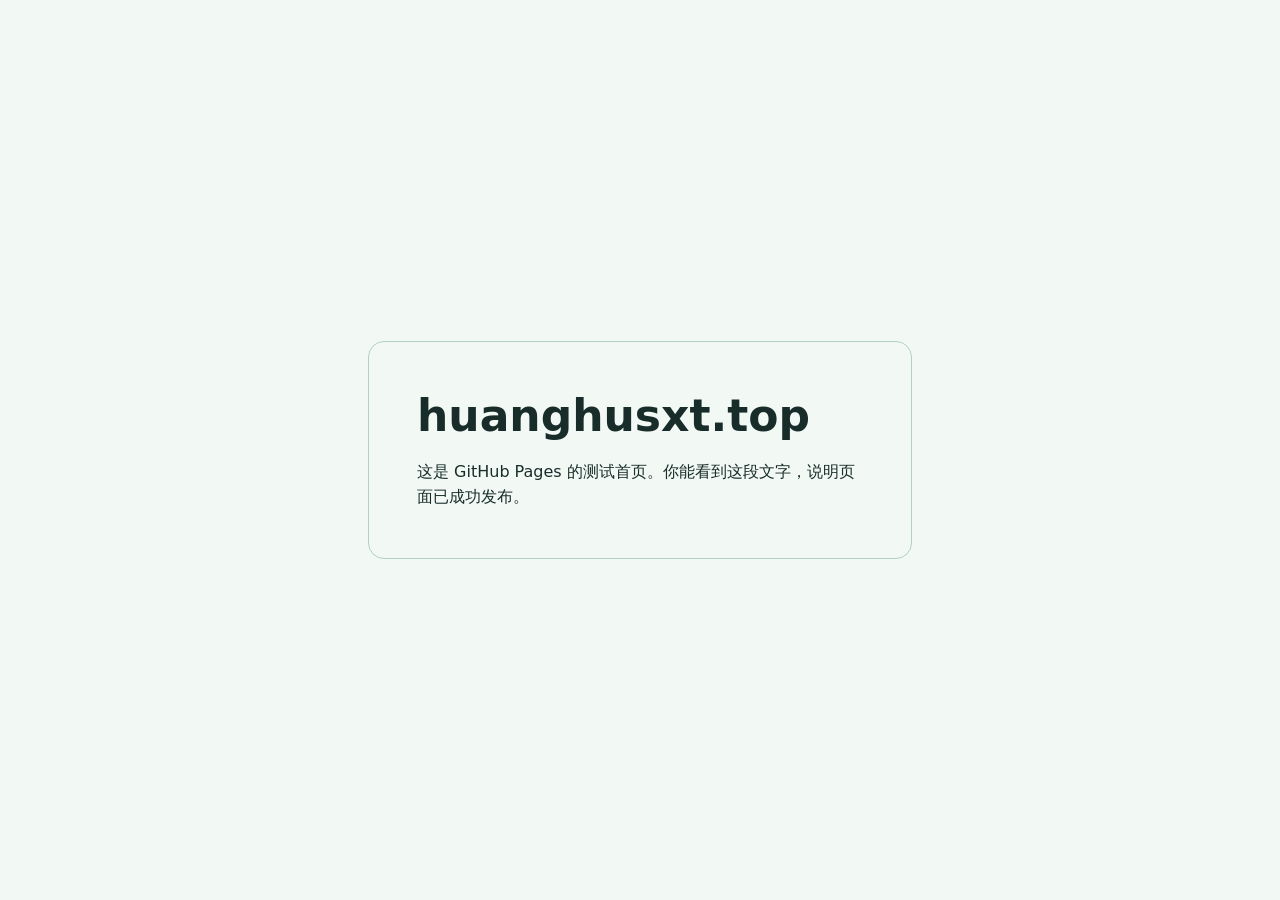
==== index.html @ 5c6e9136 "Add GitHub Pages test homepage" ====
<!doctype html>
<html lang="zh-CN">
  <head>
    <meta charset="utf-8">
    <meta name="viewport" content="width=device-width, initial-scale=1">
    <title>huanghusxt.top · 测试首页</title>
    <style>
      :root {
        color-scheme: light dark;
        font-family: "Noto Sans SC", "Microsoft YaHei", system-ui, sans-serif;
        line-height: 1.6;
        color: #182d2a;
        background: #f2f8f4;
      }

      body {
        display: grid;
        min-height: 100vh;
        margin: 0;
        place-items: center;
      }

      main {
        box-sizing: border-box;
        width: min(34rem, calc(100% - 2rem));
        padding: clamp(1.5rem, 5vw, 3rem);
        border: 1px solid #b4d0c5;
        border-radius: 1rem;
      }

      h1 {
        margin: 0;
        font-size: clamp(1.75rem, 6vw, 2.75rem);
        line-height: 1.2;
      }

      p {
        margin: 1rem 0 0;
      }

      @media (prefers-color-scheme: dark) {
        :root {
          color: #ecf6f1;
          background: #142622;
        }

        main {
          border-color: #527568;
        }
      }
    </style>
  </head>
  <body>
    <main>
      <h1>huanghusxt.top</h1>
      <p>这是 GitHub Pages 的测试首页。你能看到这段文字，说明页面已成功发布。</p>
    </main>
  </body>
</html>
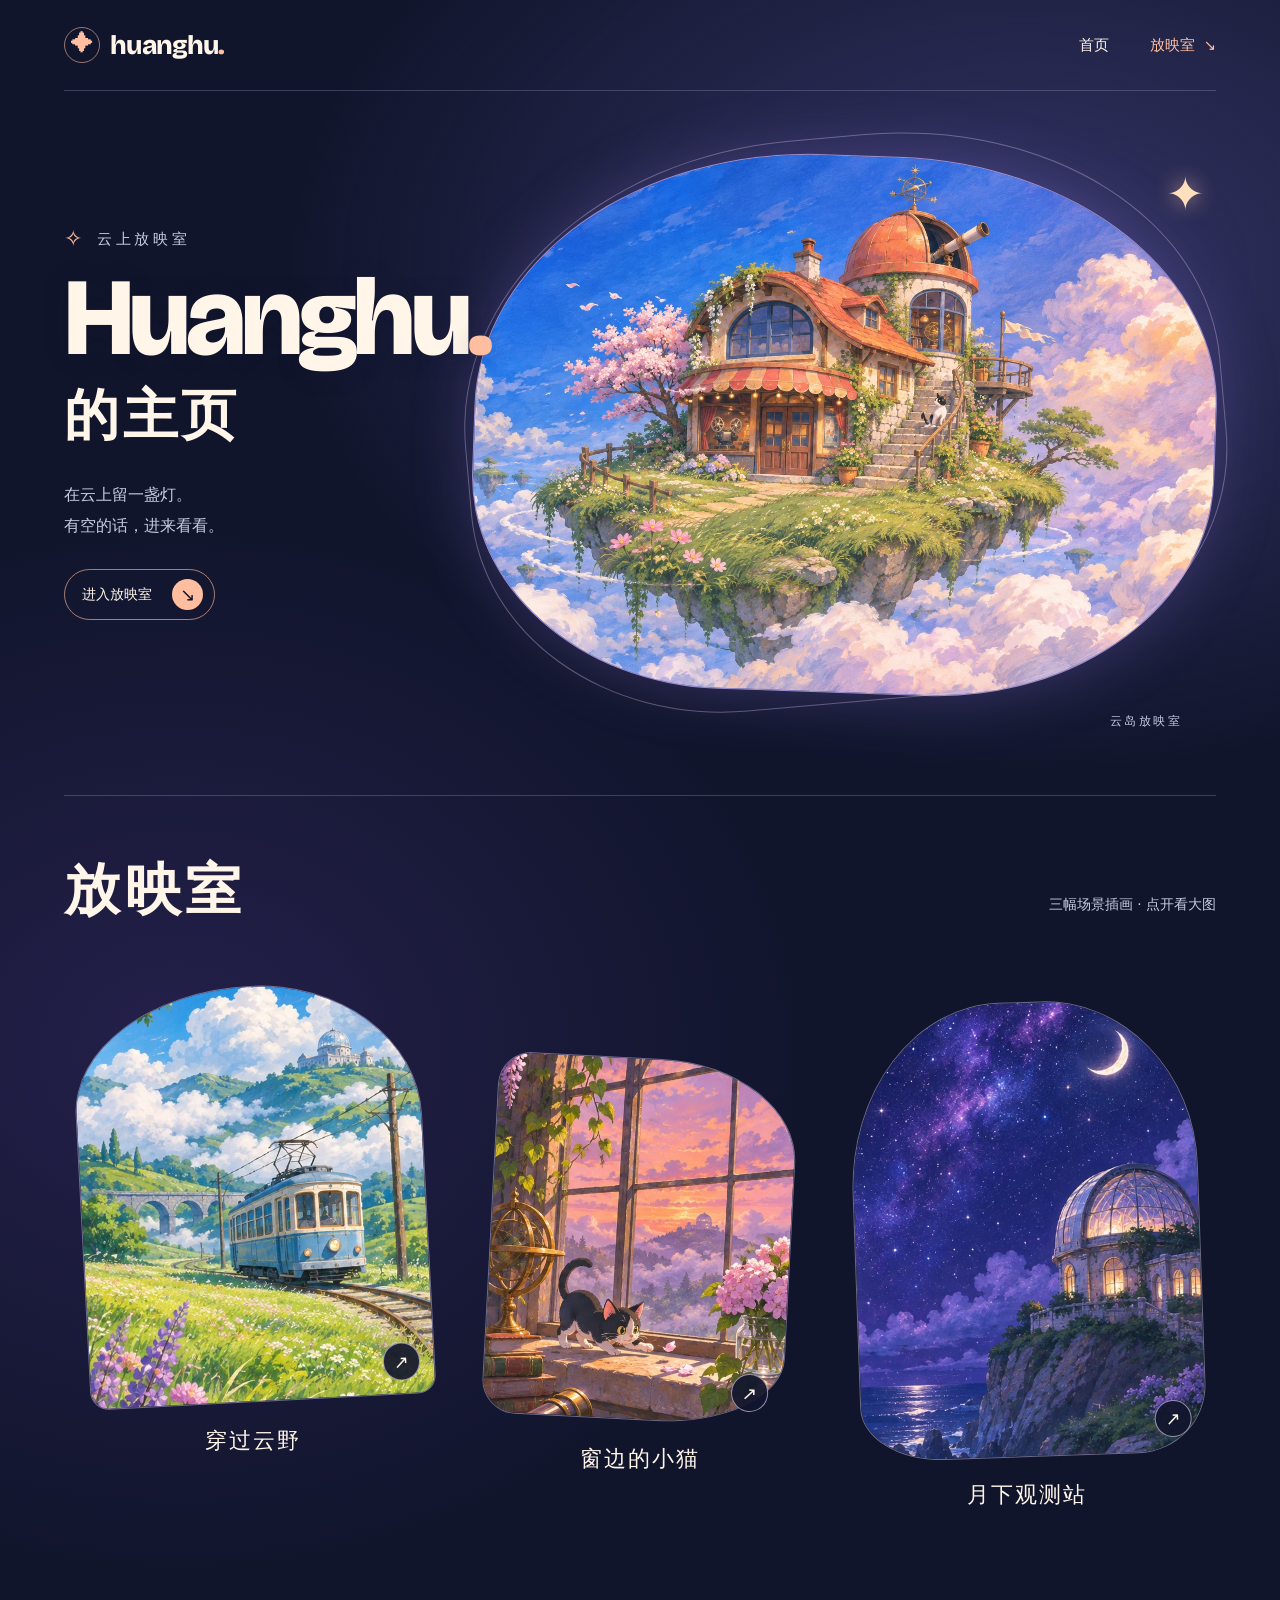
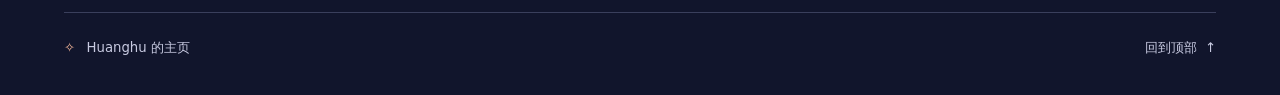
==== commit 2c219af7: "Build Huanghu anime-inspired homepage" ====
--- a/index.html
+++ b/index.html
@@ -3,57 +3,95 @@
   <head>
     <meta charset="utf-8">
     <meta name="viewport" content="width=device-width, initial-scale=1">
-    <title>huanghusxt.top · 测试首页</title>
-    <style>
-      :root {
-        color-scheme: light dark;
-        font-family: "Noto Sans SC", "Microsoft YaHei", system-ui, sans-serif;
-        line-height: 1.6;
-        color: #182d2a;
-        background: #f2f8f4;
-      }
+    <meta name="theme-color" content="#11152c">
+    <meta name="description" content="Huanghu 的主页。一间漂浮在云上的放映室。">
+    <title>Huanghu 的主页 · 云上放映室</title>
+    <link rel="stylesheet" href="style.css">
+    <script src="gallery.js" defer></script>
+  </head>
+  <body id="top">
+    <a class="skip-link" href="#main">跳到内容</a>
+    <header class="site-header shell">
+      <a class="brand" href="#top" aria-label="Huanghu 的主页">
+        <span class="brand-mark" aria-hidden="true">✦</span>
+        <span>huanghu<span class="brand-period">.</span></span>
+      </a>
+      <nav class="site-nav" aria-label="主导航">
+        <a href="#main">首页</a>
+        <a href="#scenes">放映室 <span aria-hidden="true">↘</span></a>
+      </nav>
+    </header>
 
-      body {
-        display: grid;
-        min-height: 100vh;
-        margin: 0;
-        place-items: center;
-      }
+    <main id="main">
+      <section class="hero shell" aria-labelledby="homepage-title">
+        <div class="hero-copy">
+          <p class="eyebrow"><span aria-hidden="true">✧</span> 云上放映室</p>
+          <h1 id="homepage-title" aria-label="Huanghu 的主页"><span class="hero-name">Huanghu<span>.</span></span><span class="hero-subtitle">的主页</span></h1>
+          <p class="hero-note">在云上留一盏灯。<br>有空的话，进来看看。</p>
+          <a class="hero-link" href="#scenes">进入放映室 <span aria-hidden="true">↘</span></a>
+        </div>
+        <figure class="hero-art">
+          <img
+            src="assets/cloud-cinema.webp"
+            srcset="assets/cloud-cinema-small.webp 768w, assets/cloud-cinema.webp 1536w"
+            sizes="(max-width: 720px) 94vw, (min-width: 1370px) 810px, 61vw"
+            width="1536"
+            height="1024"
+            fetchpriority="high"
+            alt="花草和云朵托着一座红屋顶的浮岛放映室，一只黑白猫坐在天文台的石阶上。">
+          <figcaption>云岛放映室</figcaption>
+        </figure>
+        <span class="hero-spark" aria-hidden="true">✦</span>
+      </section>
 
-      main {
-        box-sizing: border-box;
-        width: min(34rem, calc(100% - 2rem));
-        padding: clamp(1.5rem, 5vw, 3rem);
-        border: 1px solid #b4d0c5;
-        border-radius: 1rem;
-      }
+      <section class="scenes shell" id="scenes" aria-labelledby="scenes-title">
+        <header class="scenes-header">
+          <h2 id="scenes-title">放映室</h2>
+          <p>三幅场景插画 · 点开看大图</p>
+        </header>
+        <div class="scene-grid">
+          <figure class="scene scene-tram">
+            <a class="scene-link" href="assets/meadow-tram.webp" aria-label="查看《穿过云野》大图">
+              <img src="assets/meadow-tram.webp" width="512" height="1024" loading="lazy" decoding="async" alt="蓝色电车穿过开满野花的草原，云层间露出远处的圆顶。">
+              <span class="scene-arrow" aria-hidden="true">↗</span>
+            </a>
+            <figcaption>穿过云野</figcaption>
+          </figure>
+          <figure class="scene scene-cat">
+            <a class="scene-link" href="assets/window-cat.webp" aria-label="查看《窗边的小猫》大图">
+              <img src="assets/window-cat.webp" width="512" height="1024" loading="lazy" decoding="async" alt="黑白小猫趴在开着浅粉色花朵的窗边，拱窗外是夕阳和暮云。">
+              <span class="scene-arrow" aria-hidden="true">↗</span>
+            </a>
+            <figcaption>窗边的小猫</figcaption>
+          </figure>
+          <figure class="scene scene-moon">
+            <a class="scene-link" href="assets/moon-observatory.webp" aria-label="查看《月下观测站》大图">
+              <img src="assets/moon-observatory.webp" width="512" height="1024" loading="lazy" decoding="async" alt="一轮弯月悬在深蓝色星空里，海崖上的玻璃观测站透出暖光。">
+              <span class="scene-arrow" aria-hidden="true">↗</span>
+            </a>
+            <figcaption>月下观测站</figcaption>
+          </figure>
+        </div>
+      </section>
+    </main>
 
-      h1 {
-        margin: 0;
-        font-size: clamp(1.75rem, 6vw, 2.75rem);
-        line-height: 1.2;
-      }
+    <footer class="site-footer shell">
+      <span><span class="footer-spark" aria-hidden="true">✧</span> Huanghu 的主页</span>
+      <a href="#top">回到顶部 <span aria-hidden="true">↑</span></a>
+    </footer>
 
-      p {
-        margin: 1rem 0 0;
-      }
-
-      @media (prefers-color-scheme: dark) {
-        :root {
-          color: #ecf6f1;
-          background: #142622;
-        }
-
-        main {
-          border-color: #527568;
-        }
-      }
-    </style>
-  </head>
-  <body>
-    <main>
-      <h1>huanghusxt.top</h1>
-      <p>这是 GitHub Pages 的测试首页。你能看到这段文字，说明页面已成功发布。</p>
-    </main>
+    <dialog class="gallery" aria-labelledby="gallery-title">
+      <div class="gallery-content">
+        <form method="dialog">
+          <button class="gallery-close" aria-label="关闭大图" autofocus>×</button>
+        </form>
+        <img class="gallery-image" alt="">
+        <div class="gallery-controls">
+          <button class="gallery-previous" type="button" aria-label="上一幅">←</button>
+          <p id="gallery-title"></p>
+          <button class="gallery-next" type="button" aria-label="下一幅">→</button>
+        </div>
+      </div>
+    </dialog>
   </body>
 </html>
--- a/style.css
+++ b/style.css
@@ -0,0 +1,403 @@
+@font-face {
+  font-family: "Bricolage Grotesque";
+  src: url("assets/bricolage-grotesque.woff2") format("woff2");
+  font-style: normal;
+  font-weight: 400 800;
+  font-display: swap;
+}
+
+:root {
+  color-scheme: dark;
+  --ink: #11152c;
+  --paper: #fff6e9;
+  --mist: #c8cae1;
+  --peach: #ffbe9f;
+  --line: #abb0df45;
+  font-family: "Microsoft YaHei", "PingFang SC", system-ui, sans-serif;
+  color: var(--paper);
+  background: var(--ink);
+  scroll-behavior: smooth;
+}
+
+*, *::before, *::after { box-sizing: border-box; }
+
+body {
+  margin: 0;
+  min-width: 0;
+  background:
+    radial-gradient(ellipse 70% 38rem at 80% 16%, #343466 0%, transparent 82%),
+    radial-gradient(ellipse 60% 40rem at 14% 62%, #24204b 0%, transparent 82%);
+}
+
+a { color: inherit; text-decoration: none; }
+button { font: inherit; color: inherit; cursor: pointer; }
+figure, h1, h2, p { margin: 0; }
+img { display: block; max-width: 100%; }
+[id] { scroll-margin-block-start: 1.5rem; }
+
+:focus-visible {
+  outline: 2px solid var(--peach);
+  outline-offset: 5px;
+}
+
+.shell {
+  width: min(100% - clamp(2.5rem, 10vw, 10rem), 80rem);
+  margin-inline: auto;
+}
+
+.skip-link {
+  position: fixed;
+  z-index: 5;
+  inset: .8rem auto auto .8rem;
+  padding: .7rem 1rem;
+  background: var(--paper);
+  color: var(--ink);
+  transform: translateY(-200%);
+}
+
+.skip-link:focus { transform: none; }
+
+.site-header {
+  min-height: 5.7rem;
+  display: flex;
+  align-items: center;
+  justify-content: space-between;
+  border-bottom: 1px solid var(--line);
+}
+
+.brand {
+  display: inline-flex;
+  align-items: center;
+  gap: .65rem;
+  font: 800 1.65rem / 1 "Bricolage Grotesque", sans-serif;
+  letter-spacing: -.035em;
+}
+
+.brand-mark {
+  display: grid;
+  place-items: center;
+  border: 1px solid #ffbe9f90;
+  border-radius: 50%;
+  width: 2.25rem;
+  height: 2.25rem;
+  color: var(--peach);
+  font-size: 1.35rem;
+  letter-spacing: 0;
+}
+
+.brand-period, .eyebrow span, .footer-spark { color: var(--peach); }
+
+.site-nav {
+  display: flex;
+  align-items: center;
+  gap: clamp(1rem, 3.2vw, 3.4rem);
+  font-size: .92rem;
+}
+
+.site-nav a:last-child { color: var(--peach); }
+.site-nav span, .site-footer a span { margin-inline-start: .25em; }
+.site-nav a:hover, .site-footer a:hover { text-decoration: underline; text-underline-offset: .35em; }
+
+.hero {
+  position: relative;
+  isolation: isolate;
+  display: grid;
+  grid-template-columns: .86fr 1.14fr;
+  align-items: center;
+  min-height: min(49vw, 43rem);
+  padding-block: clamp(2.5rem, 5vw, 5rem);
+}
+
+.hero-copy { z-index: 1; padding-block: 2rem; }
+
+.eyebrow {
+  display: flex;
+  align-items: center;
+  gap: .65rem;
+  margin-bottom: 1.3rem;
+  color: var(--mist);
+  font-size: clamp(.74rem, 1.15vw, .95rem);
+  letter-spacing: .26em;
+}
+
+.eyebrow span { font-size: 1.5em; line-height: 1; }
+
+.hero-name {
+  display: block;
+  width: max-content;
+  font: 800 clamp(3.9rem, 8.6vw, 8.5rem) / .87 "Bricolage Grotesque", sans-serif;
+  letter-spacing: -.043em;
+  text-shadow: 0 2px 24px #11152c38;
+}
+
+.hero-name span { color: var(--peach); }
+
+.hero-subtitle {
+  display: block;
+  margin-top: .35em;
+  font-size: clamp(1.9rem, 4.3vw, 4.6rem);
+  font-weight: 850;
+  line-height: 1.08;
+  letter-spacing: .065em;
+}
+
+.hero-note {
+  margin-top: clamp(1.4rem, 2.6vw, 2.35rem);
+  color: var(--mist);
+  font-size: clamp(.95rem, 1.28vw, 1.08rem);
+  line-height: 1.9;
+}
+
+.hero-link {
+  display: inline-flex;
+  align-items: center;
+  gap: 1.25rem;
+  margin-top: 1.75rem;
+  padding: .55rem .64rem .55rem 1.08rem;
+  border: 1px solid #ffbe9f9e;
+  border-radius: 100px;
+  font-size: .9rem;
+  transition: background-color .2s, color .2s;
+}
+
+.hero-link span {
+  display: grid;
+  place-items: center;
+  width: 1.95rem;
+  height: 1.95rem;
+  border-radius: 50%;
+  background: var(--peach);
+  color: var(--ink);
+  font-size: 1.13rem;
+}
+
+.hero-link:hover { background: var(--peach); color: var(--ink); }
+.hero-link:hover span { background: var(--ink); color: var(--peach); }
+
+.hero-art {
+  position: relative;
+  grid-column: 2;
+  grid-row: 1;
+  align-self: center;
+  margin-left: -13%;
+  width: 113%;
+  aspect-ratio: 1.38;
+  border-radius: 46% 44% 38% 34% / 49% 45% 42% 39%;
+  background: #5554a2;
+  border: 1px solid #efceff78;
+  box-shadow: 0 0 4rem #a588ff3d;
+  transform: rotate(2deg);
+}
+
+.hero-art::after {
+  position: absolute;
+  inset: -3.5% -1.25% -2% -1.5%;
+  border: 1px solid #e6cef056;
+  border-radius: inherit;
+  transform: rotate(-7deg);
+  pointer-events: none;
+  content: "";
+}
+
+.hero-art img {
+  width: 100%;
+  height: 100%;
+  object-fit: cover;
+  object-position: 55% center;
+  border-radius: inherit;
+}
+
+.hero-art figcaption {
+  position: absolute;
+  right: 3%;
+  bottom: -1.65rem;
+  color: var(--mist);
+  font-size: .72rem;
+  letter-spacing: .22em;
+  transform: rotate(-2deg);
+}
+
+.hero-spark {
+  position: absolute;
+  z-index: 1;
+  right: 1%;
+  top: 12%;
+  font-size: clamp(1.5rem, 3.6vw, 3.3rem);
+  line-height: 1;
+  color: #ffdfbd;
+  text-shadow: 0 0 1.35rem #ffc6a9be;
+  pointer-events: none;
+}
+
+.scenes {
+  margin-top: clamp(1.1rem, 3vw, 3rem);
+  padding-block: clamp(2.5rem, 4.8vw, 5rem) clamp(3rem, 8vw, 7rem);
+  border-top: 1px solid var(--line);
+}
+
+.scenes-header {
+  display: flex;
+  align-items: baseline;
+  justify-content: space-between;
+  gap: 1rem;
+  margin-bottom: clamp(2rem, 5vw, 4rem);
+}
+
+.scenes h2 {
+  font-size: clamp(2rem, 4.4vw, 4.1rem);
+  letter-spacing: .08em;
+  line-height: 1.15;
+}
+
+.scenes-header p { color: var(--mist); font-size: .86rem; }
+
+.scene-grid {
+  display: grid;
+  grid-template-columns: 1fr .87fr 1fr;
+  align-items: start;
+  gap: clamp(1.35rem, 5vw, 5rem);
+  padding-inline: 1.4%;
+}
+
+.scene-tram { --tilt: -3deg; }
+.scene-cat { --tilt: 3deg; margin-top: 4.5rem; }
+.scene-moon { --tilt: -2deg; margin-top: 1rem; }
+
+.scene-link {
+  display: block;
+  position: relative;
+  aspect-ratio: .83;
+  border-radius: 52% 48% 1.15rem 1.15rem / 29% 33% 1.15rem 1.15rem;
+  transform: rotate(var(--tilt));
+  transition: transform .25s ease;
+}
+
+.scene-cat .scene-link {
+  border-radius: 2.1rem 46% 42% 2.1rem / 2.1rem 27% 19% 2.1rem;
+}
+
+.scene-moon .scene-link {
+  border-radius: 44% 44% 20% 24% / 41% 37% 15% 12%;
+  aspect-ratio: .76;
+}
+
+.scene-link:hover, .scene-link:focus-visible { transform: translateY(-5px) rotate(0); }
+
+.scene-link img {
+  height: 100%;
+  width: 100%;
+  object-fit: cover;
+  object-position: center 58%;
+  border-radius: inherit;
+  border: 1px solid #d8ccf274;
+}
+
+.scene-moon img { object-position: center 23%; }
+
+.scene-arrow {
+  display: grid;
+  place-items: center;
+  position: absolute;
+  bottom: .9rem;
+  right: .9rem;
+  width: 2.35rem;
+  height: 2.35rem;
+  border: 1px solid #e9d9ff9c;
+  border-radius: 50%;
+  background: #11152ce8;
+  font-size: 1.13rem;
+}
+
+.scene figcaption {
+  margin-top: 1.45rem;
+  text-align: center;
+  font-size: clamp(.94rem, 1.7vw, 1.38rem);
+  letter-spacing: .09em;
+}
+
+.site-footer {
+  display: flex;
+  justify-content: space-between;
+  gap: 1rem;
+  align-items: center;
+  padding-block: 1.65rem 2.4rem;
+  border-top: 1px solid var(--line);
+  color: var(--mist);
+  font-size: .83rem;
+}
+
+.footer-spark { margin-inline-end: .45rem; }
+
+.gallery {
+  width: min(100% - 2rem, 32rem);
+  max-height: calc(100dvh - 2rem);
+  padding: 0;
+  border: 1px solid #c4b8dc;
+  border-radius: 1.1rem;
+  background: #181c35;
+  color: var(--paper);
+}
+
+.gallery::backdrop { background: #090b19db; }
+.gallery-content { position: relative; padding: .8rem; }
+
+.gallery-image {
+  width: 100%;
+  height: min(68dvh, 45rem);
+  object-fit: contain;
+  border-radius: .65rem;
+  background: #101329;
+}
+
+.gallery-controls {
+  display: flex;
+  justify-content: space-between;
+  align-items: center;
+  gap: .7rem;
+  padding-top: .8rem;
+}
+
+.gallery button {
+  display: grid;
+  place-items: center;
+  width: 2.75rem;
+  height: 2.75rem;
+  border: 1px solid #c5bad47a;
+  border-radius: 50%;
+  background: #171a33;
+  font-size: 1.25rem;
+}
+
+.gallery button:hover { background: var(--peach); color: var(--ink); }
+.gallery-close { position: absolute; top: 1.15rem; right: 1.15rem; }
+.gallery[open] { overscroll-behavior: contain; }
+html:has(.gallery[open]) { overflow: hidden; }
+
+@media (max-width: 720px) {
+  .site-header { min-height: 4.45rem; }
+  .brand { font-size: 1.45rem; }
+  .brand-mark { width: 1.95rem; height: 1.95rem; font-size: 1.15rem; }
+  .site-nav { font-size: .83rem; }
+  .hero { grid-template-columns: 1fr; padding-block: 2.15rem 2rem; }
+  .hero-copy { padding-block: 0; }
+  .hero-name { font-size: clamp(3.75rem, 15vw, 6rem); }
+  .hero-subtitle { font-size: clamp(1.9rem, 8vw, 3.05rem); }
+  .hero-note { margin-top: 1rem; }
+  .hero-link { margin-top: 1.15rem; }
+  .hero-art { grid-column: 1; grid-row: auto; width: 100%; margin: 1.55rem 0 .7rem; }
+  .hero-art::after { inset-inline: 0; transform: rotate(-4deg); }
+  .hero-art figcaption { bottom: -1.35rem; }
+  .hero-spark { top: auto; bottom: 39%; right: 5%; }
+  .scenes { margin-top: .8rem; }
+  .scenes-header { align-items: start; flex-direction: column; gap: .65rem; }
+  .scene-grid { grid-template-columns: minmax(0, 1fr) minmax(0, 1fr); gap: 1.65rem .95rem; padding-inline: 1%; }
+  .scene-cat { margin-top: 2.1rem; }
+  .scene-moon { grid-column: 1 / -1; width: min(57%, 18rem); margin: 0 auto; }
+  .scene-arrow { width: 2rem; height: 2rem; bottom: .5rem; right: .55rem; }
+  .scene figcaption { margin-top: .9rem; }
+}
+
+@media (prefers-reduced-motion: reduce) {
+  :root { scroll-behavior: auto; }
+  *, *::before, *::after { transition: none !important; }
+}
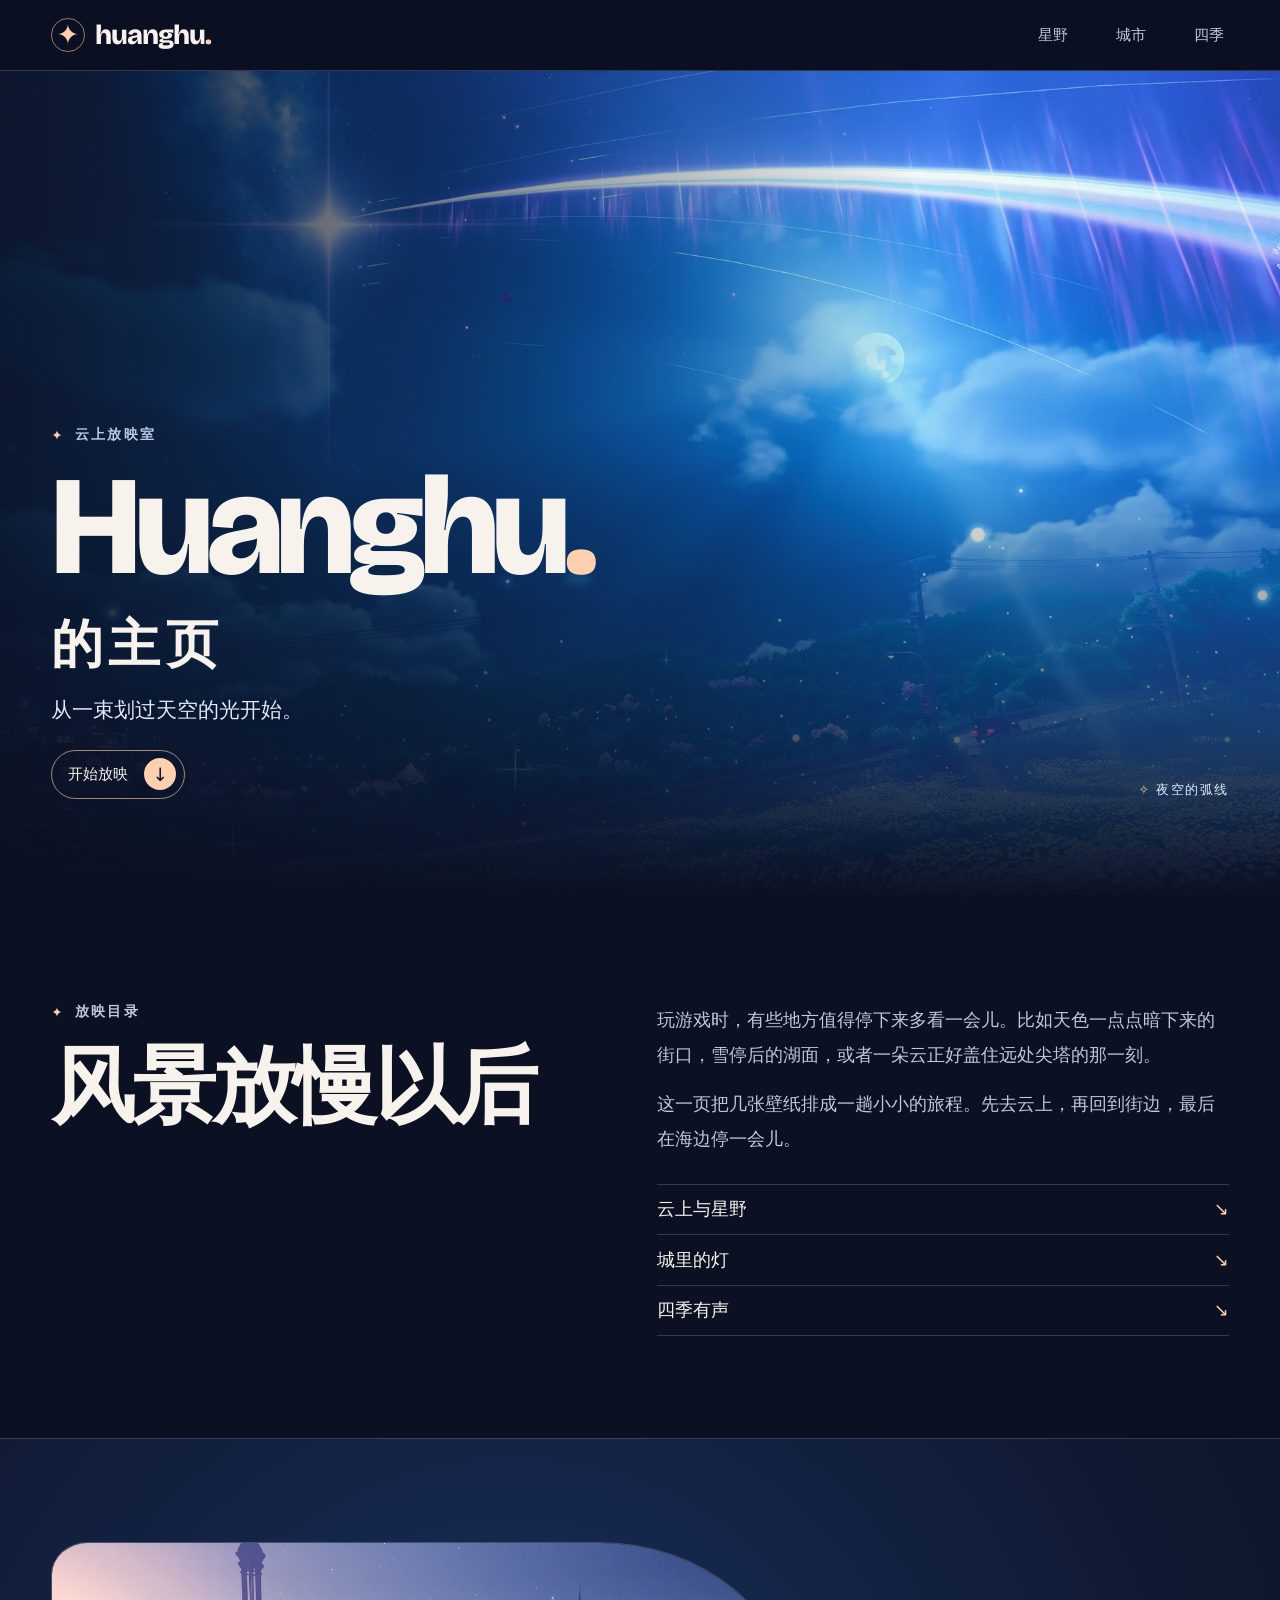
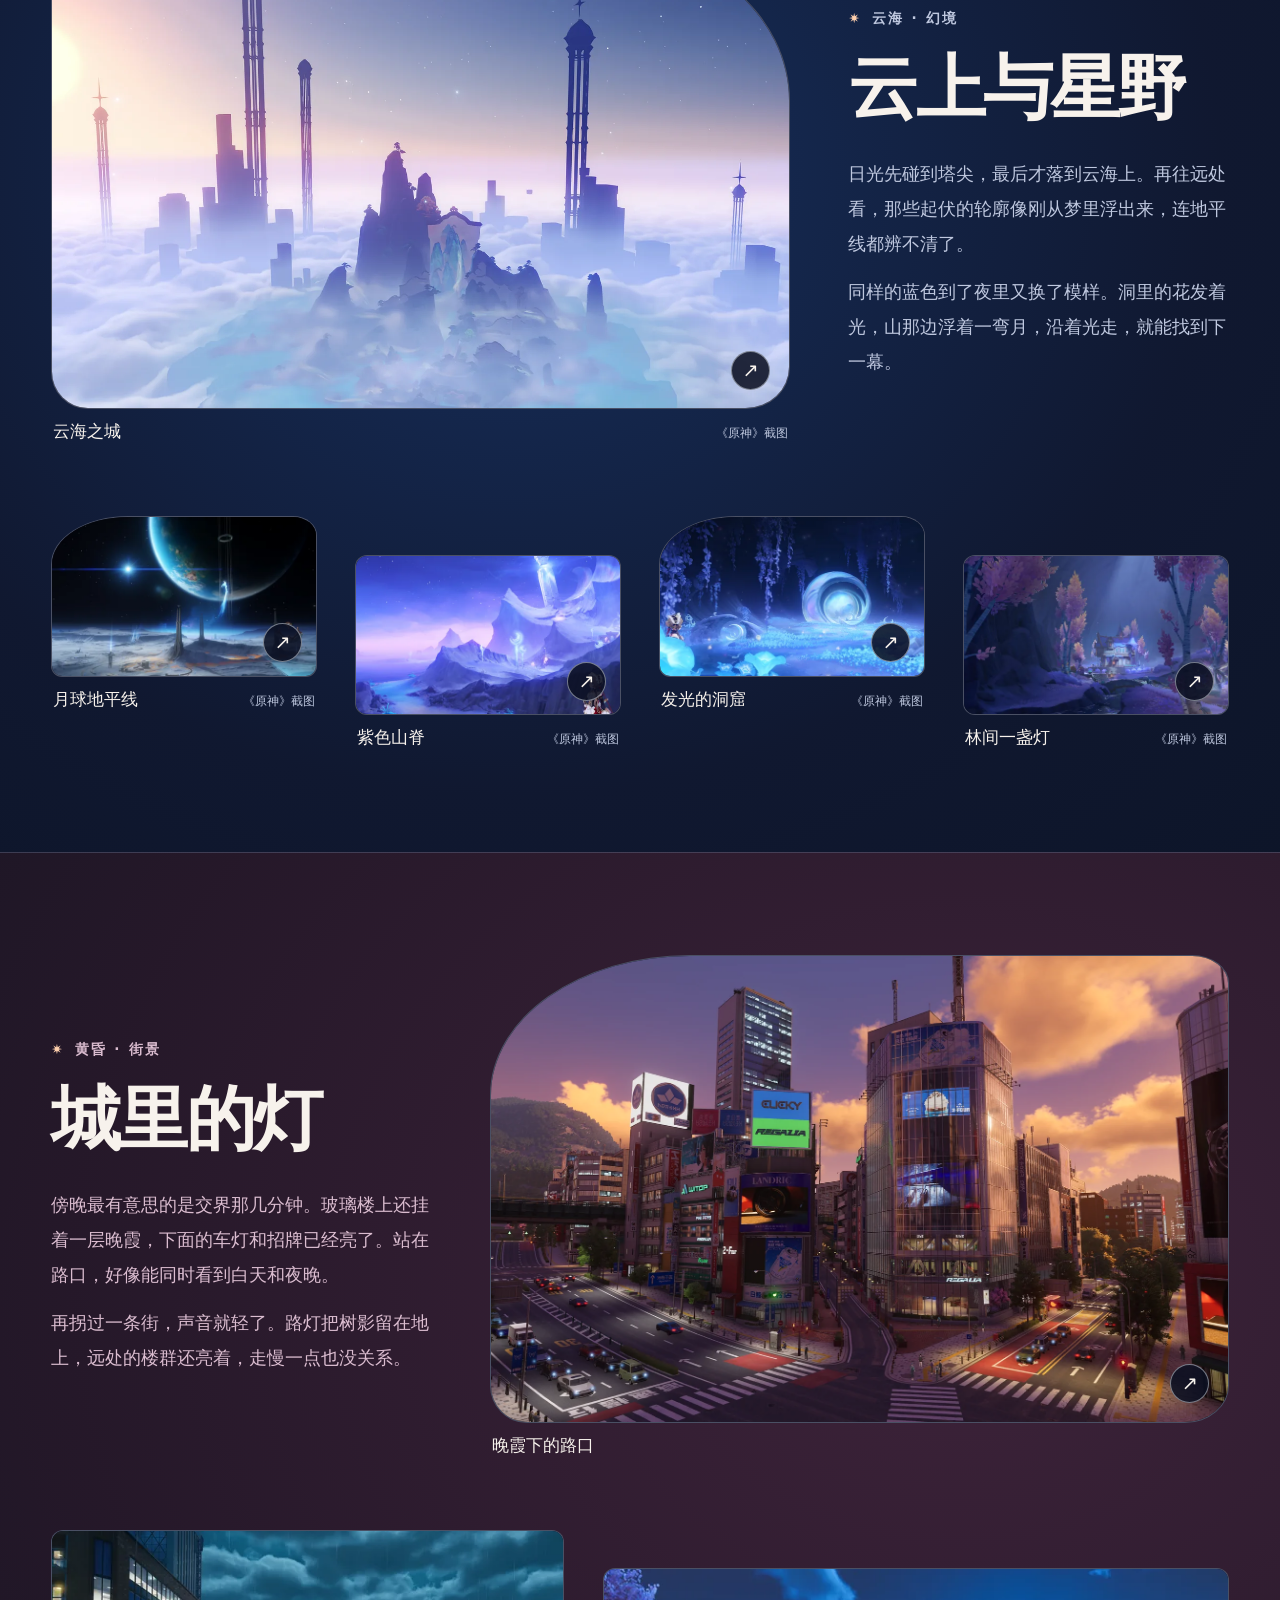
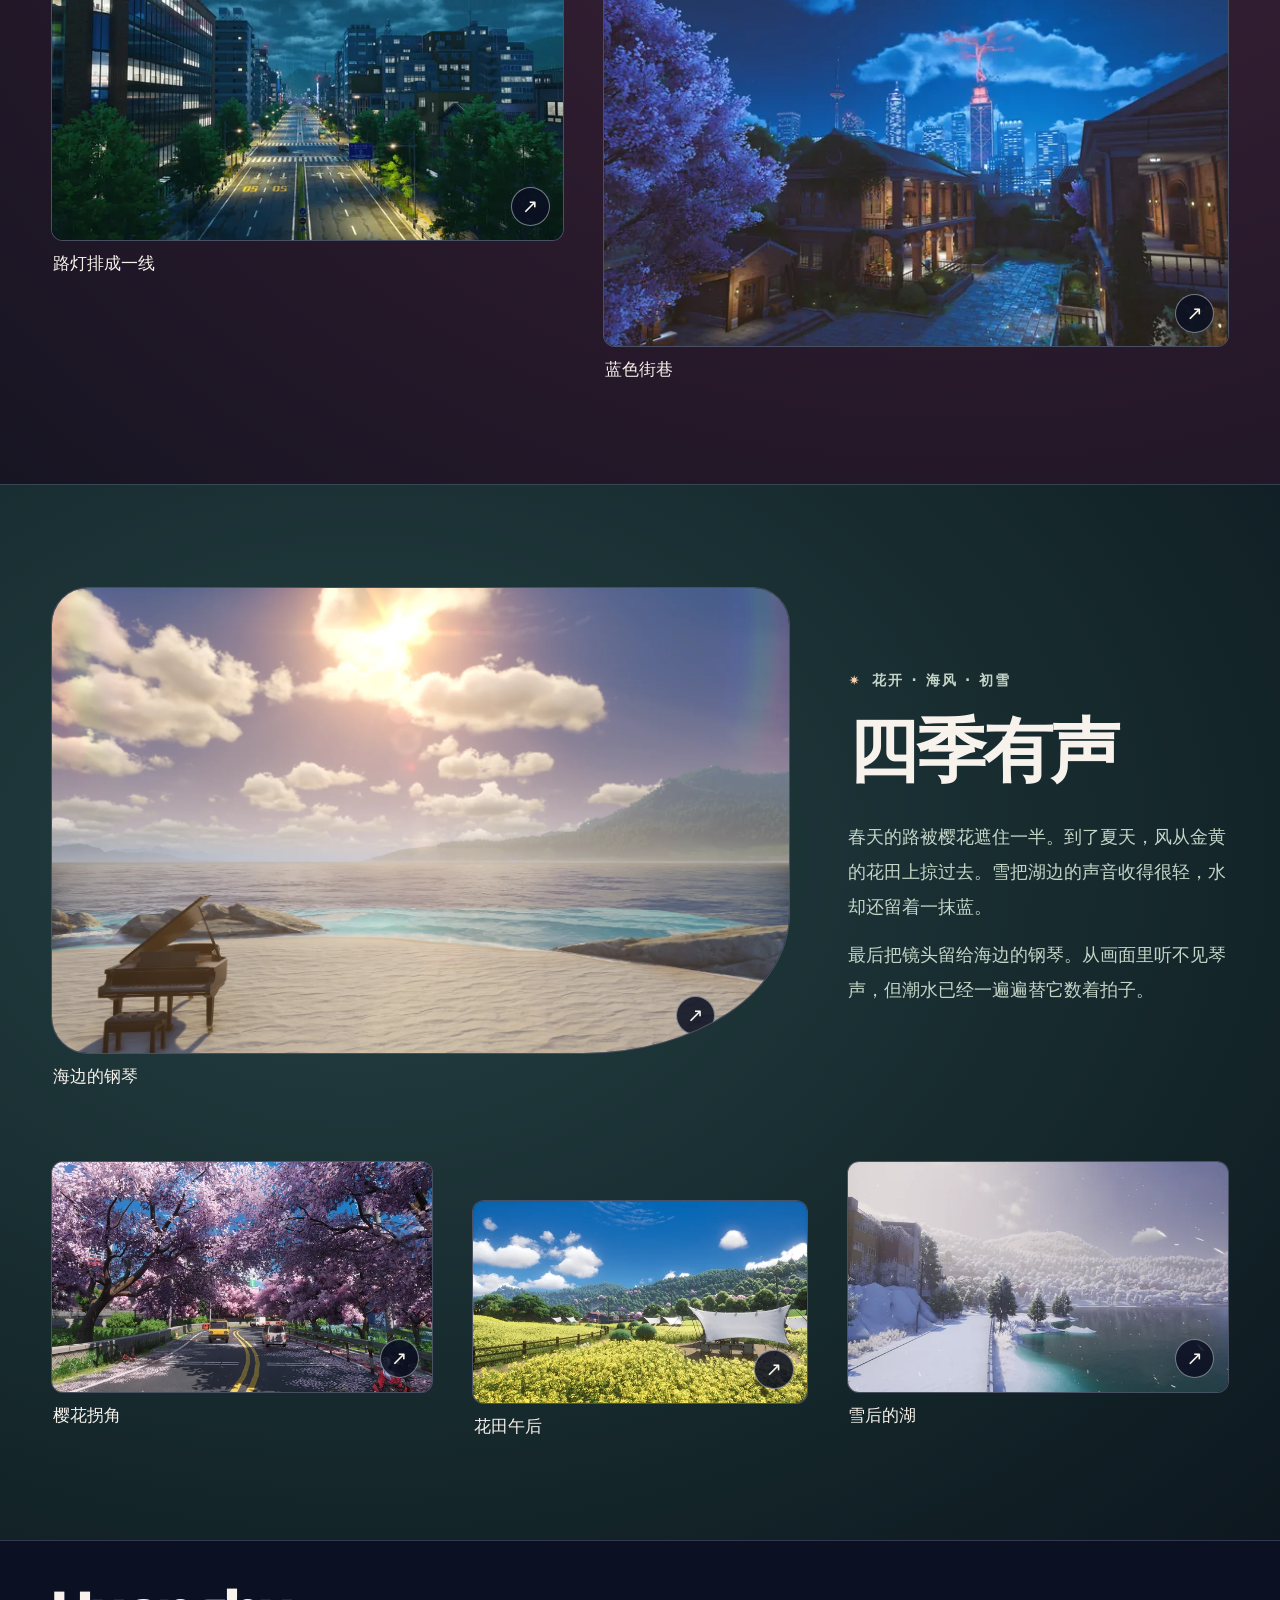
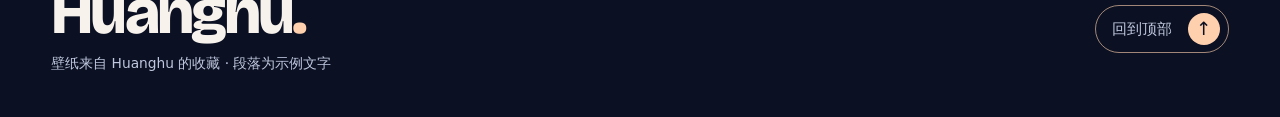
==== commit 2864c7ae: "Expand homepage into a wallpaper journal" ====
--- a/index.html
+++ b/index.html
@@ -3,81 +3,208 @@
   <head>
     <meta charset="utf-8">
     <meta name="viewport" content="width=device-width, initial-scale=1">
-    <meta name="theme-color" content="#11152c">
-    <meta name="description" content="Huanghu 的主页。一间漂浮在云上的放映室。">
+    <meta name="theme-color" content="#0b1022">
+    <meta name="description" content="Huanghu 的主页。翻看云海、城市夜色与四季风景。">
     <title>Huanghu 的主页 · 云上放映室</title>
     <link rel="stylesheet" href="style.css">
     <script src="gallery.js" defer></script>
   </head>
   <body id="top">
     <a class="skip-link" href="#main">跳到内容</a>
-    <header class="site-header shell">
-      <a class="brand" href="#top" aria-label="Huanghu 的主页">
-        <span class="brand-mark" aria-hidden="true">✦</span>
-        <span>huanghu<span class="brand-period">.</span></span>
-      </a>
-      <nav class="site-nav" aria-label="主导航">
-        <a href="#main">首页</a>
-        <a href="#scenes">放映室 <span aria-hidden="true">↘</span></a>
-      </nav>
+    <header class="site-header">
+      <div class="shell header-inner">
+        <a class="brand" href="#top" aria-label="Huanghu 的主页">
+          <span class="brand-mark" aria-hidden="true">✦</span>
+          <span>huanghu<span class="accent">.</span></span>
+        </a>
+        <nav aria-label="主导航">
+          <a href="#sky">星野</a>
+          <a href="#city">城市</a>
+          <a href="#seasons">四季</a>
+        </nav>
+      </div>
     </header>
 
     <main id="main">
-      <section class="hero shell" aria-labelledby="homepage-title">
-        <div class="hero-copy">
-          <p class="eyebrow"><span aria-hidden="true">✧</span> 云上放映室</p>
-          <h1 id="homepage-title" aria-label="Huanghu 的主页"><span class="hero-name">Huanghu<span>.</span></span><span class="hero-subtitle">的主页</span></h1>
-          <p class="hero-note">在云上留一盏灯。<br>有空的话，进来看看。</p>
-          <a class="hero-link" href="#scenes">进入放映室 <span aria-hidden="true">↘</span></a>
-        </div>
-        <figure class="hero-art">
-          <img
-            src="assets/cloud-cinema.webp"
-            srcset="assets/cloud-cinema-small.webp 768w, assets/cloud-cinema.webp 1536w"
-            sizes="(max-width: 720px) 94vw, (min-width: 1370px) 810px, 61vw"
-            width="1536"
-            height="1024"
-            fetchpriority="high"
-            alt="花草和云朵托着一座红屋顶的浮岛放映室，一只黑白猫坐在天文台的石阶上。">
-          <figcaption>云岛放映室</figcaption>
-        </figure>
-        <span class="hero-spark" aria-hidden="true">✦</span>
-      </section>
-
-      <section class="scenes shell" id="scenes" aria-labelledby="scenes-title">
-        <header class="scenes-header">
-          <h2 id="scenes-title">放映室</h2>
-          <p>三幅场景插画 · 点开看大图</p>
-        </header>
-        <div class="scene-grid">
-          <figure class="scene scene-tram">
-            <a class="scene-link" href="assets/meadow-tram.webp" aria-label="查看《穿过云野》大图">
-              <img src="assets/meadow-tram.webp" width="512" height="1024" loading="lazy" decoding="async" alt="蓝色电车穿过开满野花的草原，云层间露出远处的圆顶。">
-              <span class="scene-arrow" aria-hidden="true">↗</span>
-            </a>
-            <figcaption>穿过云野</figcaption>
-          </figure>
-          <figure class="scene scene-cat">
-            <a class="scene-link" href="assets/window-cat.webp" aria-label="查看《窗边的小猫》大图">
-              <img src="assets/window-cat.webp" width="512" height="1024" loading="lazy" decoding="async" alt="黑白小猫趴在开着浅粉色花朵的窗边，拱窗外是夕阳和暮云。">
-              <span class="scene-arrow" aria-hidden="true">↗</span>
-            </a>
-            <figcaption>窗边的小猫</figcaption>
-          </figure>
-          <figure class="scene scene-moon">
-            <a class="scene-link" href="assets/moon-observatory.webp" aria-label="查看《月下观测站》大图">
-              <img src="assets/moon-observatory.webp" width="512" height="1024" loading="lazy" decoding="async" alt="一轮弯月悬在深蓝色星空里，海崖上的玻璃观测站透出暖光。">
-              <span class="scene-arrow" aria-hidden="true">↗</span>
-            </a>
-            <figcaption>月下观测站</figcaption>
-          </figure>
+      <section class="hero" aria-labelledby="homepage-title">
+        <img class="hero-image" src="assets/wallpapers/starlight.webp"
+          srcset="assets/wallpapers/starlight-small.webp 640w, assets/wallpapers/starlight.webp 1920w"
+          sizes="100vw" width="1920" height="1176" fetchpriority="high"
+          alt="一道闪光划过蓝色云层，照亮地平线前的花海。">
+        <div class="shell hero-inner">
+          <div>
+            <p class="eyebrow"><span aria-hidden="true">✦</span> 云上放映室</p>
+            <h1 id="homepage-title" aria-label="Huanghu 的主页">Huanghu<span class="accent">.</span><small>的主页</small></h1>
+            <p class="hero-note">从一束划过天空的光开始。</p>
+            <a class="pill" href="#scenes">开始放映 <span aria-hidden="true">↓</span></a>
+          </div>
+          <p class="hero-caption"><span aria-hidden="true">✧</span> 夜空的弧线</p>
+        </div>
+      </section>
+
+      <section class="intro shell" id="scenes" aria-labelledby="intro-title">
+        <div>
+          <p class="eyebrow"><span aria-hidden="true">✦</span> 放映目录</p>
+          <h2 id="intro-title">风景放慢以后</h2>
+        </div>
+        <div class="intro-copy">
+          <p>玩游戏时，有些地方值得停下来多看一会儿。比如天色一点点暗下来的街口，雪停后的湖面，或者一朵云正好盖住远处尖塔的那一刻。</p>
+          <p>这一页把几张壁纸排成一趟小小的旅程。先去云上，再回到街边，最后在海边停一会儿。</p>
+          <nav class="chapter-nav" aria-label="放映目录">
+            <a href="#sky">云上与星野 <span aria-hidden="true">↘</span></a>
+            <a href="#city">城里的灯 <span aria-hidden="true">↘</span></a>
+            <a href="#seasons">四季有声 <span aria-hidden="true">↘</span></a>
+          </nav>
+        </div>
+      </section>
+
+      <section class="chapter sky" id="sky" aria-labelledby="sky-title">
+        <div class="shell">
+          <div class="feature">
+            <figure class="scene feature-art">
+              <a class="scene-link" href="assets/wallpapers/cloud-city.webp" aria-label="查看《云海之城》大图">
+                <img src="assets/wallpapers/cloud-city.webp"
+                  srcset="assets/wallpapers/cloud-city-small.webp 640w, assets/wallpapers/cloud-city.webp 1600w"
+                  sizes="(max-width: 740px) 92vw, 66vw" width="1600" height="880" loading="lazy"
+                  alt="日光从左侧穿过云层，照亮浮在云海上的尖塔。">
+                <span class="scene-arrow" aria-hidden="true">↗</span>
+              </a>
+              <figcaption><span class="scene-title">云海之城</span><span>《原神》截图</span></figcaption>
+            </figure>
+            <div class="chapter-copy">
+              <p class="eyebrow"><span aria-hidden="true">✷</span> 云海 · 幻境</p>
+              <h2 id="sky-title">云上与星野</h2>
+              <p>日光先碰到塔尖，最后才落到云海上。再往远处看，那些起伏的轮廓像刚从梦里浮出来，连地平线都辨不清了。</p>
+              <p>同样的蓝色到了夜里又换了模样。洞里的花发着光，山那边浮着一弯月，沿着光走，就能找到下一幕。</p>
+            </div>
+          </div>
+          <div class="scene-grid sky-grid">
+            <figure class="scene">
+              <a class="scene-link" href="assets/wallpapers/moon-horizon.webp" aria-label="查看《月球地平线》大图">
+                <img src="assets/wallpapers/moon-horizon-small.webp" width="640" height="324" loading="lazy" alt="巨大的蓝色星球从月面地平线升起。">
+                <span class="scene-arrow" aria-hidden="true">↗</span>
+              </a>
+              <figcaption><span class="scene-title">月球地平线</span><span>《原神》截图</span></figcaption>
+            </figure>
+            <figure class="scene">
+              <a class="scene-link" href="assets/wallpapers/violet-ridge.webp" aria-label="查看《紫色山脊》大图">
+                <img src="assets/wallpapers/violet-ridge-small.webp" width="640" height="324" loading="lazy" alt="淡紫色天幕下，蓝色山谷通往亮起的山脊。">
+                <span class="scene-arrow" aria-hidden="true">↗</span>
+              </a>
+              <figcaption><span class="scene-title">紫色山脊</span><span>《原神》截图</span></figcaption>
+            </figure>
+            <figure class="scene">
+              <a class="scene-link" href="assets/wallpapers/blue-grotto.webp" aria-label="查看《发光的洞窟》大图">
+                <img src="assets/wallpapers/blue-grotto-small.webp" width="640" height="324" loading="lazy" alt="蓝花遍地的洞窟里，一道圆形的光门藏在垂藤背后。">
+                <span class="scene-arrow" aria-hidden="true">↗</span>
+              </a>
+              <figcaption><span class="scene-title">发光的洞窟</span><span>《原神》截图</span></figcaption>
+            </figure>
+            <figure class="scene">
+              <a class="scene-link" href="assets/wallpapers/lantern-forest.webp" aria-label="查看《林间一盏灯》大图">
+                <img src="assets/wallpapers/lantern-forest-small.webp" width="640" height="324" loading="lazy" alt="紫色树林深处透出一间小屋的灯光。">
+                <span class="scene-arrow" aria-hidden="true">↗</span>
+              </a>
+              <figcaption><span class="scene-title">林间一盏灯</span><span>《原神》截图</span></figcaption>
+            </figure>
+          </div>
+        </div>
+      </section>
+
+      <section class="chapter city" id="city" aria-labelledby="city-title">
+        <div class="shell">
+          <div class="feature">
+            <figure class="scene feature-art">
+              <a class="scene-link" href="assets/wallpapers/city-sunset.webp" aria-label="查看《晚霞下的路口》大图">
+                <img src="assets/wallpapers/city-sunset.webp"
+                  srcset="assets/wallpapers/city-sunset-small.webp 640w, assets/wallpapers/city-sunset.webp 1600w"
+                  sizes="(max-width: 740px) 92vw, 66vw" width="1600" height="975" loading="lazy"
+                  alt="金橙色的晚霞落在现代城市的路口，楼上的招牌刚刚亮起。">
+                <span class="scene-arrow" aria-hidden="true">↗</span>
+              </a>
+              <figcaption><span class="scene-title">晚霞下的路口</span></figcaption>
+            </figure>
+            <div class="chapter-copy">
+              <p class="eyebrow"><span aria-hidden="true">✷</span> 黄昏 · 街景</p>
+              <h2 id="city-title">城里的灯</h2>
+              <p>傍晚最有意思的是交界那几分钟。玻璃楼上还挂着一层晚霞，下面的车灯和招牌已经亮了。站在路口，好像能同时看到白天和夜晚。</p>
+              <p>再拐过一条街，声音就轻了。路灯把树影留在地上，远处的楼群还亮着，走慢一点也没关系。</p>
+            </div>
+          </div>
+          <div class="scene-grid city-grid">
+            <figure class="scene">
+              <a class="scene-link" href="assets/wallpapers/night-avenue.webp" aria-label="查看《路灯排成一线》大图">
+                <img src="assets/wallpapers/night-avenue-small.webp" width="640" height="390" loading="lazy" alt="蓝灰色云层压在高楼上，路灯沿大道延伸至远处。">
+                <span class="scene-arrow" aria-hidden="true">↗</span>
+              </a>
+              <figcaption><span class="scene-title">路灯排成一线</span></figcaption>
+            </figure>
+            <figure class="scene">
+              <a class="scene-link" href="assets/wallpapers/blue-town.webp" aria-label="查看《蓝色街巷》大图">
+                <img src="assets/wallpapers/blue-town-small.webp" width="640" height="390" loading="lazy" alt="深蓝夜空下，窄巷里暖色木屋的灯光与远处高楼相映。">
+                <span class="scene-arrow" aria-hidden="true">↗</span>
+              </a>
+              <figcaption><span class="scene-title">蓝色街巷</span></figcaption>
+            </figure>
+          </div>
+        </div>
+      </section>
+
+      <section class="chapter seasons" id="seasons" aria-labelledby="seasons-title">
+        <div class="shell">
+          <div class="feature">
+            <figure class="scene feature-art">
+              <a class="scene-link" href="assets/wallpapers/piano-shore.webp" aria-label="查看《海边的钢琴》大图">
+                <img src="assets/wallpapers/piano-shore.webp"
+                  srcset="assets/wallpapers/piano-shore-small.webp 640w, assets/wallpapers/piano-shore.webp 1600w"
+                  sizes="(max-width: 740px) 92vw, 66vw" width="1600" height="975" loading="lazy"
+                  alt="太阳从云缝间照在一架临海的钢琴上，远处是海湾和山。">
+                <span class="scene-arrow" aria-hidden="true">↗</span>
+              </a>
+              <figcaption><span class="scene-title">海边的钢琴</span></figcaption>
+            </figure>
+            <div class="chapter-copy">
+              <p class="eyebrow"><span aria-hidden="true">✷</span> 花开 · 海风 · 初雪</p>
+              <h2 id="seasons-title">四季有声</h2>
+              <p>春天的路被樱花遮住一半。到了夏天，风从金黄的花田上掠过去。雪把湖边的声音收得很轻，水却还留着一抹蓝。</p>
+              <p>最后把镜头留给海边的钢琴。从画面里听不见琴声，但潮水已经一遍遍替它数着拍子。</p>
+            </div>
+          </div>
+          <div class="scene-grid seasons-grid">
+            <figure class="scene">
+              <a class="scene-link" href="assets/wallpapers/cherry-road.webp" aria-label="查看《樱花拐角》大图">
+                <img src="assets/wallpapers/cherry-road-small.webp" width="640" height="390" loading="lazy" alt="两排盛开的粉紫色樱花盖住道路上方的天空。">
+                <span class="scene-arrow" aria-hidden="true">↗</span>
+              </a>
+              <figcaption><span class="scene-title">樱花拐角</span></figcaption>
+            </figure>
+            <figure class="scene">
+              <a class="scene-link" href="assets/wallpapers/yellow-meadow.webp" aria-label="查看《花田午后》大图">
+                <img src="assets/wallpapers/yellow-meadow-small.webp" width="640" height="390" loading="lazy" alt="蓝天下的黄色花田中有几处白色遮阳棚，远处是青山。">
+                <span class="scene-arrow" aria-hidden="true">↗</span>
+              </a>
+              <figcaption><span class="scene-title">花田午后</span></figcaption>
+            </figure>
+            <figure class="scene">
+              <a class="scene-link" href="assets/wallpapers/snow-lake.webp" aria-label="查看《雪后的湖》大图">
+                <img src="assets/wallpapers/snow-lake-small.webp" width="640" height="390" loading="lazy" alt="翠色湖水贴着积雪的步道，远处山林覆着白雪。">
+                <span class="scene-arrow" aria-hidden="true">↗</span>
+              </a>
+              <figcaption><span class="scene-title">雪后的湖</span></figcaption>
+            </figure>
+          </div>
         </div>
       </section>
     </main>
 
-    <footer class="site-footer shell">
-      <span><span class="footer-spark" aria-hidden="true">✧</span> Huanghu 的主页</span>
-      <a href="#top">回到顶部 <span aria-hidden="true">↑</span></a>
+    <footer class="site-footer">
+      <div class="shell footer-inner">
+        <div>
+          <p class="footer-brand">Huanghu<span class="accent">.</span></p>
+          <p>壁纸来自 Huanghu 的收藏 · 段落为示例文字</p>
+        </div>
+        <a class="pill" href="#top">回到顶部 <span aria-hidden="true">↑</span></a>
+      </div>
     </footer>
 
     <dialog class="gallery" aria-labelledby="gallery-title">
@@ -88,7 +215,10 @@
         <img class="gallery-image" alt="">
         <div class="gallery-controls">
           <button class="gallery-previous" type="button" aria-label="上一幅">←</button>
-          <p id="gallery-title"></p>
+          <div class="gallery-caption" aria-live="polite">
+            <p id="gallery-title"></p>
+            <p class="gallery-count"></p>
+          </div>
           <button class="gallery-next" type="button" aria-label="下一幅">→</button>
         </div>
       </div>
--- a/style.css
+++ b/style.css
@@ -1,361 +1,371 @@
 @font-face {
   font-family: "Bricolage Grotesque";
   src: url("assets/bricolage-grotesque.woff2") format("woff2");
-  font-style: normal;
   font-weight: 400 800;
   font-display: swap;
 }
 
 :root {
   color-scheme: dark;
-  --ink: #11152c;
-  --paper: #fff6e9;
-  --mist: #c8cae1;
-  --peach: #ffbe9f;
-  --line: #abb0df45;
+  --ink: #0b1022;
+  --paper: #f7f2ec;
+  --mist: #bfc8df;
+  --peach: #ffd0ad;
+  --line: #bdcafa38;
+  --display: "Bricolage Grotesque", "Microsoft YaHei", system-ui, sans-serif;
   font-family: "Microsoft YaHei", "PingFang SC", system-ui, sans-serif;
   color: var(--paper);
   background: var(--ink);
   scroll-behavior: smooth;
+  scroll-padding-block-start: 5.3rem;
 }
 
 *, *::before, *::after { box-sizing: border-box; }
-
-body {
-  margin: 0;
-  min-width: 0;
-  background:
-    radial-gradient(ellipse 70% 38rem at 80% 16%, #343466 0%, transparent 82%),
-    radial-gradient(ellipse 60% 40rem at 14% 62%, #24204b 0%, transparent 82%);
-}
-
+body, figure, h1, h2, p { margin: 0; }
+img { display: block; max-width: 100%; }
 a { color: inherit; text-decoration: none; }
 button { font: inherit; color: inherit; cursor: pointer; }
-figure, h1, h2, p { margin: 0; }
-img { display: block; max-width: 100%; }
-[id] { scroll-margin-block-start: 1.5rem; }
-
-:focus-visible {
-  outline: 2px solid var(--peach);
-  outline-offset: 5px;
-}
+:focus-visible { outline: 2px solid var(--peach); outline-offset: 5px; }
 
 .shell {
-  width: min(100% - clamp(2.5rem, 10vw, 10rem), 80rem);
+  width: min(92%, 94rem);
   margin-inline: auto;
 }
 
 .skip-link {
   position: fixed;
   z-index: 5;
-  inset: .8rem auto auto .8rem;
+  inset: 1rem auto auto 1rem;
   padding: .7rem 1rem;
   background: var(--paper);
   color: var(--ink);
-  transform: translateY(-200%);
-}
-
+  transform: translateY(-250%);
+}
 .skip-link:focus { transform: none; }
 
 .site-header {
-  min-height: 5.7rem;
-  display: flex;
-  align-items: center;
+  position: sticky;
+  z-index: 3;
+  top: 0;
+  background: #0b1022ee;
+  border-bottom: 1px solid var(--line);
+  backdrop-filter: blur(14px);
+}
+
+.header-inner {
+  min-height: 4.4rem;
+  display: flex;
   justify-content: space-between;
-  border-bottom: 1px solid var(--line);
+  align-items: center;
 }
 
 .brand {
   display: inline-flex;
   align-items: center;
-  gap: .65rem;
-  font: 800 1.65rem / 1 "Bricolage Grotesque", sans-serif;
+  gap: .62rem;
+  font: 800 clamp(1.22rem, 2.9vw, 1.7rem) / 1 var(--display);
   letter-spacing: -.035em;
 }
 
 .brand-mark {
   display: grid;
   place-items: center;
-  border: 1px solid #ffbe9f90;
+  width: 2.1rem;
+  height: 2.1rem;
+  border: 1px solid #ffd0ad90;
   border-radius: 50%;
-  width: 2.25rem;
-  height: 2.25rem;
   color: var(--peach);
-  font-size: 1.35rem;
   letter-spacing: 0;
 }
 
-.brand-period, .eyebrow span, .footer-spark { color: var(--peach); }
-
-.site-nav {
-  display: flex;
-  align-items: center;
-  gap: clamp(1rem, 3.2vw, 3.4rem);
-  font-size: .92rem;
-}
-
-.site-nav a:last-child { color: var(--peach); }
-.site-nav span, .site-footer a span { margin-inline-start: .25em; }
-.site-nav a:hover, .site-footer a:hover { text-decoration: underline; text-underline-offset: .35em; }
+.accent { color: var(--peach); }
+
+.site-header nav {
+  display: flex;
+  gap: clamp(.35rem, 3vw, 2.4rem);
+  color: var(--mist);
+}
+
+.site-header nav a { padding: .65rem .3rem; font-size: clamp(.78rem, 2.3vw, .95rem); }
+.site-header nav a:hover { color: var(--peach); }
 
 .hero {
   position: relative;
   isolation: isolate;
   display: grid;
-  grid-template-columns: .86fr 1.14fr;
-  align-items: center;
-  min-height: min(49vw, 43rem);
-  padding-block: clamp(2.5rem, 5vw, 5rem);
-}
-
-.hero-copy { z-index: 1; padding-block: 2rem; }
+  align-items: end;
+  min-height: clamp(38rem, calc(100svh - 4.4rem), 67rem);
+  overflow: clip;
+  background: #123458;
+}
+
+.hero-image, .hero::after {
+  position: absolute;
+  inset: 0;
+  width: 100%;
+  height: 100%;
+}
+
+.hero-image { z-index: -2; object-fit: cover; object-position: center 47%; }
+
+.hero::after {
+  z-index: -1;
+  background:
+    linear-gradient(0deg, #0b1022 0%, #0b102208 54%),
+    linear-gradient(90deg, #0a1022dc 0%, #0a10228a 31%, transparent 72%);
+  content: "";
+}
+
+.hero-inner {
+  padding-block: 5rem clamp(4.3rem, 8vw, 7.3rem);
+  display: flex;
+  align-items: end;
+  justify-content: space-between;
+  gap: 1rem;
+}
 
 .eyebrow {
   display: flex;
   align-items: center;
-  gap: .65rem;
-  margin-bottom: 1.3rem;
+  gap: .64rem;
+  margin-bottom: 1.1rem;
   color: var(--mist);
-  font-size: clamp(.74rem, 1.15vw, .95rem);
-  letter-spacing: .26em;
-}
-
-.eyebrow span { font-size: 1.5em; line-height: 1; }
-
-.hero-name {
+  font-size: .85rem;
+  font-weight: 600;
+  letter-spacing: .16em;
+}
+
+.eyebrow span, .hero-caption span { color: var(--peach); }
+
+.hero h1 {
+  font: 800 clamp(4rem, 11vw, 12rem) / .92 var(--display);
+  letter-spacing: -.045em;
+}
+
+.hero h1 small {
   display: block;
+  margin-top: .45em;
+  font: 800 clamp(1.65rem, 4.1vw, 4.7rem) / 1.1 "Microsoft YaHei", "PingFang SC", sans-serif;
+  letter-spacing: .1em;
+}
+
+.hero-note {
+  margin-block: 1.45rem 1.65rem;
+  color: #e0e8fa;
+  font-size: clamp(1rem, 1.7vw, 1.3rem);
+  text-shadow: 0 1px 6px var(--ink);
+}
+
+.pill {
+  display: inline-flex;
+  align-items: center;
+  gap: 1rem;
+  padding: .45rem .5rem .45rem 1rem;
+  border: 1px solid #ffd0ad9e;
+  border-radius: 99rem;
+  font-size: .91rem;
   width: max-content;
-  font: 800 clamp(3.9rem, 8.6vw, 8.5rem) / .87 "Bricolage Grotesque", sans-serif;
-  letter-spacing: -.043em;
-  text-shadow: 0 2px 24px #11152c38;
-}
-
-.hero-name span { color: var(--peach); }
-
-.hero-subtitle {
+}
+
+.pill span {
+  display: grid;
+  place-items: center;
+  width: 2rem;
+  height: 2rem;
+  border-radius: 50%;
+  color: var(--ink);
+  background: var(--peach);
+  font-size: 1.15rem;
+}
+.pill:hover { background: #ffd0ad26; }
+
+.hero-caption { color: #e0e8fa; font-size: .79rem; letter-spacing: .12em; white-space: nowrap; }
+
+.intro {
+  display: grid;
+  grid-template-columns: 1fr 1.08fr;
+  gap: clamp(1.7rem, 6vw, 7rem);
+  padding-block: clamp(3.75rem, 8vw, 8rem);
+}
+
+h2 {
+  font-size: clamp(2.55rem, 6.6vw, 6.85rem);
+  letter-spacing: -.04em;
+  line-height: 1.12;
+}
+
+.intro-copy, .chapter-copy {
+  font-size: clamp(.99rem, 1.4vw, 1.17rem);
+  line-height: 1.95;
+}
+
+.intro-copy p + p, .chapter-copy p + p { margin-top: .85rem; }
+
+.chapter-nav { margin-top: 1.7rem; border-bottom: 1px solid var(--line); }
+
+.chapter-nav a {
+  display: flex;
+  justify-content: space-between;
+  align-items: center;
+  min-height: 3.15rem;
+  border-top: 1px solid var(--line);
+}
+
+.chapter-nav span { color: var(--peach); }
+.chapter-nav a:hover { color: var(--peach); }
+
+.chapter {
+  padding-block: clamp(4rem, 8vw, 8.75rem);
+  border-top: 1px solid var(--line);
+}
+
+.sky { background: radial-gradient(ellipse at 40% 32%, #17305e 0%, #101830 65%, #0d1529 100%); }
+
+.city {
+  --mist: #dbbdd0;
+  background: radial-gradient(ellipse at 75% 35%, #3e233a 0%, #251829 66%, #171523 100%);
+}
+
+.seasons {
+  --mist: #c5d6c8;
+  background: radial-gradient(ellipse at 28% 35%, #254043 0%, #14262a 66%, #0d171f 100%);
+}
+
+.feature {
+  display: grid;
+  grid-template-columns: minmax(0, 1.65fr) minmax(0, .85fr);
+  align-items: center;
+  gap: clamp(1.65rem, 4.6vw, 5.25rem);
+}
+
+.city .feature { grid-template-columns: minmax(0, .85fr) minmax(0, 1.65fr); }
+.city .feature-art { grid-column: 2; grid-row: 1; }
+.city .chapter-copy { grid-column: 1; grid-row: 1; }
+
+.chapter-copy h2 {
+  margin-bottom: clamp(1.1rem, 2.3vw, 2.45rem);
+  font-size: clamp(2.55rem, 5.5vw, 5.6rem);
+  text-wrap: balance;
+}
+.chapter-copy p:not(.eyebrow), .intro-copy p { color: var(--mist); }
+
+.scene-link {
   display: block;
-  margin-top: .35em;
-  font-size: clamp(1.9rem, 4.3vw, 4.6rem);
-  font-weight: 850;
-  line-height: 1.08;
-  letter-spacing: .065em;
-}
-
-.hero-note {
-  margin-top: clamp(1.4rem, 2.6vw, 2.35rem);
-  color: var(--mist);
-  font-size: clamp(.95rem, 1.28vw, 1.08rem);
-  line-height: 1.9;
-}
-
-.hero-link {
-  display: inline-flex;
-  align-items: center;
-  gap: 1.25rem;
-  margin-top: 1.75rem;
-  padding: .55rem .64rem .55rem 1.08rem;
-  border: 1px solid #ffbe9f9e;
-  border-radius: 100px;
-  font-size: .9rem;
-  transition: background-color .2s, color .2s;
-}
-
-.hero-link span {
-  display: grid;
-  place-items: center;
-  width: 1.95rem;
-  height: 1.95rem;
-  border-radius: 50%;
-  background: var(--peach);
-  color: var(--ink);
-  font-size: 1.13rem;
-}
-
-.hero-link:hover { background: var(--peach); color: var(--ink); }
-.hero-link:hover span { background: var(--ink); color: var(--peach); }
-
-.hero-art {
   position: relative;
-  grid-column: 2;
-  grid-row: 1;
-  align-self: center;
-  margin-left: -13%;
-  width: 113%;
-  aspect-ratio: 1.38;
-  border-radius: 46% 44% 38% 34% / 49% 45% 42% 39%;
-  background: #5554a2;
-  border: 1px solid #efceff78;
-  box-shadow: 0 0 4rem #a588ff3d;
-  transform: rotate(2deg);
-}
-
-.hero-art::after {
-  position: absolute;
-  inset: -3.5% -1.25% -2% -1.5%;
-  border: 1px solid #e6cef056;
-  border-radius: inherit;
-  transform: rotate(-7deg);
-  pointer-events: none;
-  content: "";
-}
-
-.hero-art img {
+  isolation: isolate;
+  overflow: hidden;
+  aspect-ratio: 1.65;
+  background: #101527;
+  border: 1px solid #dce7ff48;
+  border-radius: .75rem;
+}
+
+.scene-link img {
   width: 100%;
   height: 100%;
   object-fit: cover;
-  object-position: 55% center;
-  border-radius: inherit;
-}
-
-.hero-art figcaption {
+  transition: transform .45s ease;
+}
+
+.scene-link:hover img { transform: scale(1.035); }
+
+.feature-art .scene-link {
+  aspect-ratio: 1.58;
+  border-radius: 5% 26% 6% 5% / 7% 34% 9% 8%;
+}
+
+.city .feature-art .scene-link { border-radius: 27% 5% 6% 5% / 30% 6% 8% 8%; }
+.seasons .feature-art .scene-link { border-radius: 5% 5% 28% 5% / 8% 8% 30% 8%; }
+
+.scene-arrow {
+  display: grid;
+  place-items: center;
   position: absolute;
-  right: 3%;
-  bottom: -1.65rem;
-  color: var(--mist);
-  font-size: .72rem;
-  letter-spacing: .22em;
-  transform: rotate(-2deg);
-}
-
-.hero-spark {
-  position: absolute;
-  z-index: 1;
-  right: 1%;
-  top: 12%;
-  font-size: clamp(1.5rem, 3.6vw, 3.3rem);
-  line-height: 1;
-  color: #ffdfbd;
-  text-shadow: 0 0 1.35rem #ffc6a9be;
-  pointer-events: none;
-}
-
-.scenes {
-  margin-top: clamp(1.1rem, 3vw, 3rem);
-  padding-block: clamp(2.5rem, 4.8vw, 5rem) clamp(3rem, 8vw, 7rem);
-  border-top: 1px solid var(--line);
-}
-
-.scenes-header {
-  display: flex;
+  bottom: .85rem;
+  right: .85rem;
+  width: 2.45rem;
+  height: 2.45rem;
+  border: 1px solid #e7eff777;
+  border-radius: 50%;
+  background: #0b1022de;
+  font-size: 1.21rem;
+}
+
+.feature-art .scene-arrow { bottom: 1.15rem; right: 1.15rem; }
+.seasons .feature-art .scene-arrow { right: 10%; }
+.scene-link:hover .scene-arrow { background: var(--peach); color: var(--ink); }
+
+.scene figcaption {
+  display: flex;
+  flex-wrap: wrap;
+  gap: .3rem .9rem;
   align-items: baseline;
   justify-content: space-between;
-  gap: 1rem;
-  margin-bottom: clamp(2rem, 5vw, 4rem);
-}
-
-.scenes h2 {
-  font-size: clamp(2rem, 4.4vw, 4.1rem);
-  letter-spacing: .08em;
-  line-height: 1.15;
-}
-
-.scenes-header p { color: var(--mist); font-size: .86rem; }
+  padding-inline: .12rem;
+  margin-top: .75rem;
+  color: var(--mist);
+  font-size: .76rem;
+}
+
+.scene-title { color: var(--paper); font-size: clamp(.92rem, 1.3vw, 1.14rem); }
 
 .scene-grid {
   display: grid;
-  grid-template-columns: 1fr .87fr 1fr;
-  align-items: start;
-  gap: clamp(1.35rem, 5vw, 5rem);
-  padding-inline: 1.4%;
-}
-
-.scene-tram { --tilt: -3deg; }
-.scene-cat { --tilt: 3deg; margin-top: 4.5rem; }
-.scene-moon { --tilt: -2deg; margin-top: 1rem; }
-
-.scene-link {
-  display: block;
-  position: relative;
-  aspect-ratio: .83;
-  border-radius: 52% 48% 1.15rem 1.15rem / 29% 33% 1.15rem 1.15rem;
-  transform: rotate(var(--tilt));
-  transition: transform .25s ease;
-}
-
-.scene-cat .scene-link {
-  border-radius: 2.1rem 46% 42% 2.1rem / 2.1rem 27% 19% 2.1rem;
-}
-
-.scene-moon .scene-link {
-  border-radius: 44% 44% 20% 24% / 41% 37% 15% 12%;
-  aspect-ratio: .76;
-}
-
-.scene-link:hover, .scene-link:focus-visible { transform: translateY(-5px) rotate(0); }
-
-.scene-link img {
-  height: 100%;
-  width: 100%;
-  object-fit: cover;
-  object-position: center 58%;
-  border-radius: inherit;
-  border: 1px solid #d8ccf274;
-}
-
-.scene-moon img { object-position: center 23%; }
-
-.scene-arrow {
-  display: grid;
-  place-items: center;
-  position: absolute;
-  bottom: .9rem;
-  right: .9rem;
-  width: 2.35rem;
-  height: 2.35rem;
-  border: 1px solid #e9d9ff9c;
-  border-radius: 50%;
-  background: #11152ce8;
-  font-size: 1.13rem;
-}
-
-.scene figcaption {
-  margin-top: 1.45rem;
-  text-align: center;
-  font-size: clamp(.94rem, 1.7vw, 1.38rem);
-  letter-spacing: .09em;
-}
-
-.site-footer {
+  gap: clamp(1.25rem, 3vw, 3rem);
+  margin-top: clamp(2.6rem, 5.7vw, 6.2rem);
+}
+
+.sky-grid { grid-template-columns: repeat(4, minmax(0, 1fr)); }
+.city-grid { grid-template-columns: 1fr 1.22fr; }
+.seasons-grid { grid-template-columns: 1fr .88fr 1fr; }
+.scene-grid .scene:nth-child(even) { margin-top: clamp(1rem, 3vw, 3rem); }
+.sky-grid .scene:nth-child(odd) .scene-link { border-radius: 29% 9% .7rem .7rem / 30% 12% .7rem .7rem; }
+
+.site-footer { border-top: 1px solid var(--line); }
+
+.footer-inner {
+  min-height: 11rem;
+  padding-block: 2.5rem;
   display: flex;
   justify-content: space-between;
-  gap: 1rem;
-  align-items: center;
-  padding-block: 1.65rem 2.4rem;
-  border-top: 1px solid var(--line);
+  align-items: center;
+  gap: 1.25rem;
   color: var(--mist);
-  font-size: .83rem;
-}
-
-.footer-spark { margin-inline-end: .45rem; }
+  font-size: .86rem;
+  line-height: 1.7;
+}
+
+.footer-brand {
+  margin-bottom: .45rem;
+  color: var(--paper);
+  font: 800 clamp(2rem, 4.9vw, 4rem) / 1 var(--display);
+  letter-spacing: -.045em;
+}
 
 .gallery {
-  width: min(100% - 2rem, 32rem);
-  max-height: calc(100dvh - 2rem);
+  width: min(100% - 1.4rem, 75rem);
+  max-height: calc(100dvh - 1.4rem);
   padding: 0;
-  border: 1px solid #c4b8dc;
-  border-radius: 1.1rem;
-  background: #181c35;
+  border: 1px solid #b8c6ed78;
+  border-radius: 1rem;
+  background: #12192e;
   color: var(--paper);
 }
 
-.gallery::backdrop { background: #090b19db; }
-.gallery-content { position: relative; padding: .8rem; }
+.gallery::backdrop { background: #070911e8; }
+.gallery-content { position: relative; padding: .65rem; }
 
 .gallery-image {
   width: 100%;
-  height: min(68dvh, 45rem);
+  height: min(72dvh, 46rem);
   object-fit: contain;
-  border-radius: .65rem;
-  background: #101329;
-}
-
-.gallery-controls {
-  display: flex;
-  justify-content: space-between;
-  align-items: center;
-  gap: .7rem;
-  padding-top: .8rem;
-}
+  border-radius: .6rem;
+  background: #090f20;
+}
+
+.gallery-controls { display: flex; justify-content: space-between; align-items: center; gap: .65rem; padding-top: .65rem; }
+.gallery-caption { text-align: center; }
+.gallery-count { color: var(--mist); font-size: .8rem; margin-top: .25rem; }
 
 .gallery button {
   display: grid;
@@ -364,37 +374,35 @@
   height: 2.75rem;
   border: 1px solid #c5bad47a;
   border-radius: 50%;
-  background: #171a33;
+  background: #0b1022de;
   font-size: 1.25rem;
 }
 
 .gallery button:hover { background: var(--peach); color: var(--ink); }
-.gallery-close { position: absolute; top: 1.15rem; right: 1.15rem; }
+.gallery-close { position: absolute; top: 1rem; right: 1rem; }
 .gallery[open] { overscroll-behavior: contain; }
 html:has(.gallery[open]) { overflow: hidden; }
 
-@media (max-width: 720px) {
-  .site-header { min-height: 4.45rem; }
-  .brand { font-size: 1.45rem; }
-  .brand-mark { width: 1.95rem; height: 1.95rem; font-size: 1.15rem; }
-  .site-nav { font-size: .83rem; }
-  .hero { grid-template-columns: 1fr; padding-block: 2.15rem 2rem; }
-  .hero-copy { padding-block: 0; }
-  .hero-name { font-size: clamp(3.75rem, 15vw, 6rem); }
-  .hero-subtitle { font-size: clamp(1.9rem, 8vw, 3.05rem); }
-  .hero-note { margin-top: 1rem; }
-  .hero-link { margin-top: 1.15rem; }
-  .hero-art { grid-column: 1; grid-row: auto; width: 100%; margin: 1.55rem 0 .7rem; }
-  .hero-art::after { inset-inline: 0; transform: rotate(-4deg); }
-  .hero-art figcaption { bottom: -1.35rem; }
-  .hero-spark { top: auto; bottom: 39%; right: 5%; }
-  .scenes { margin-top: .8rem; }
-  .scenes-header { align-items: start; flex-direction: column; gap: .65rem; }
-  .scene-grid { grid-template-columns: minmax(0, 1fr) minmax(0, 1fr); gap: 1.65rem .95rem; padding-inline: 1%; }
-  .scene-cat { margin-top: 2.1rem; }
-  .scene-moon { grid-column: 1 / -1; width: min(57%, 18rem); margin: 0 auto; }
-  .scene-arrow { width: 2rem; height: 2rem; bottom: .5rem; right: .55rem; }
-  .scene figcaption { margin-top: .9rem; }
+@media (max-width: 1000px) {
+  .sky-grid { grid-template-columns: repeat(2, minmax(0, 1fr)); }
+}
+
+@media (max-width: 740px) {
+  .hero { min-height: min(45rem, calc(100svh - 4.4rem)); }
+  .hero-inner { padding-top: 13rem; padding-bottom: 2.65rem; }
+  .hero-image { object-position: 42% 48%; }
+  .hero::after { background: linear-gradient(0deg, #0b1022 0%, #0b102293 38%, transparent 81%); }
+  .hero h1 { font-size: clamp(3.65rem, 14vw, 6.1rem); }
+  .hero-caption { display: none; }
+  .intro, .feature, .city .feature { grid-template-columns: minmax(0, 1fr); }
+  .chapter-copy, .city .chapter-copy { grid-column: 1; grid-row: 1; }
+  .feature-art, .city .feature-art { grid-column: 1; grid-row: 2; }
+  .scene-grid { margin-top: 2.2rem; }
+  .city-grid { grid-template-columns: repeat(2, minmax(0, 1fr)); }
+  .seasons-grid { grid-template-columns: repeat(2, minmax(0, 1fr)); }
+  .seasons-grid .scene:last-child { grid-column: 1 / -1; width: 78%; justify-self: center; }
+  .scene-arrow { width: 2rem; height: 2rem; bottom: .45rem; right: .45rem; }
+  .footer-inner { flex-wrap: wrap; }
 }
 
 @media (prefers-reduced-motion: reduce) {
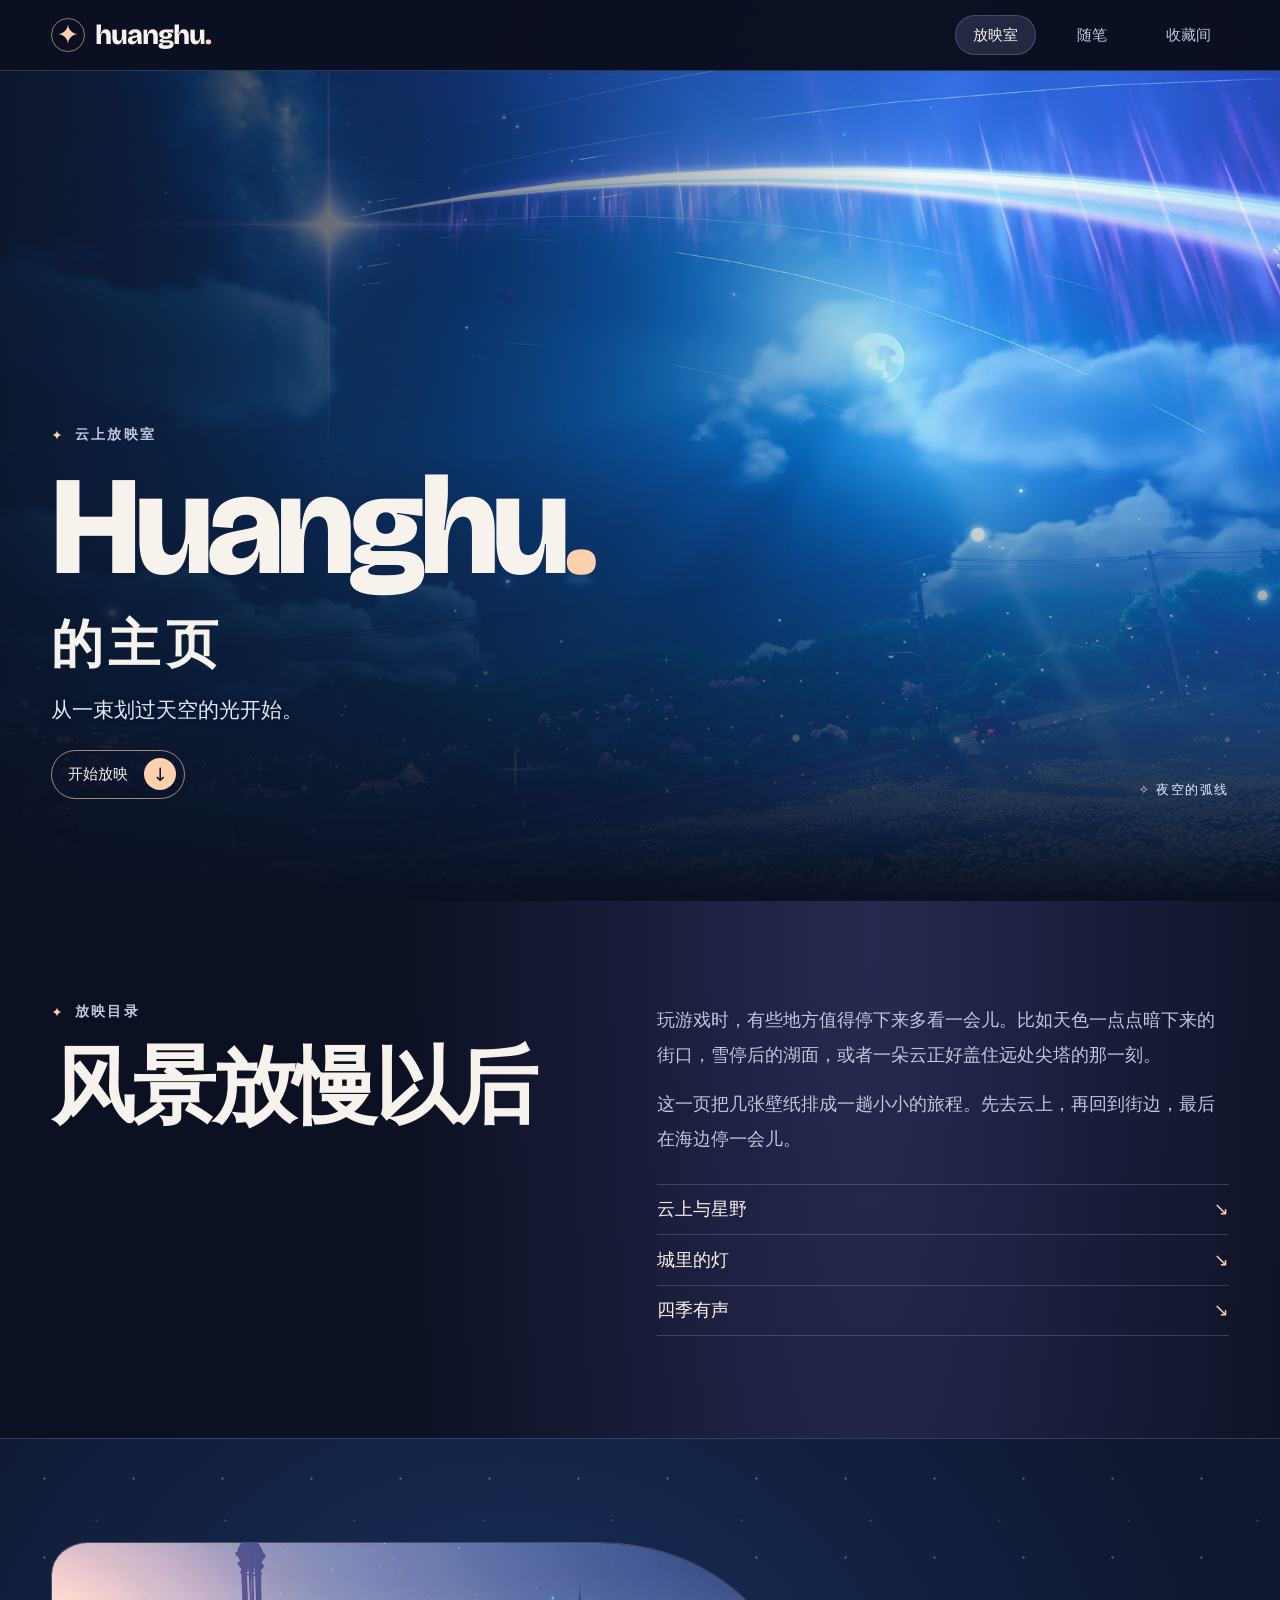
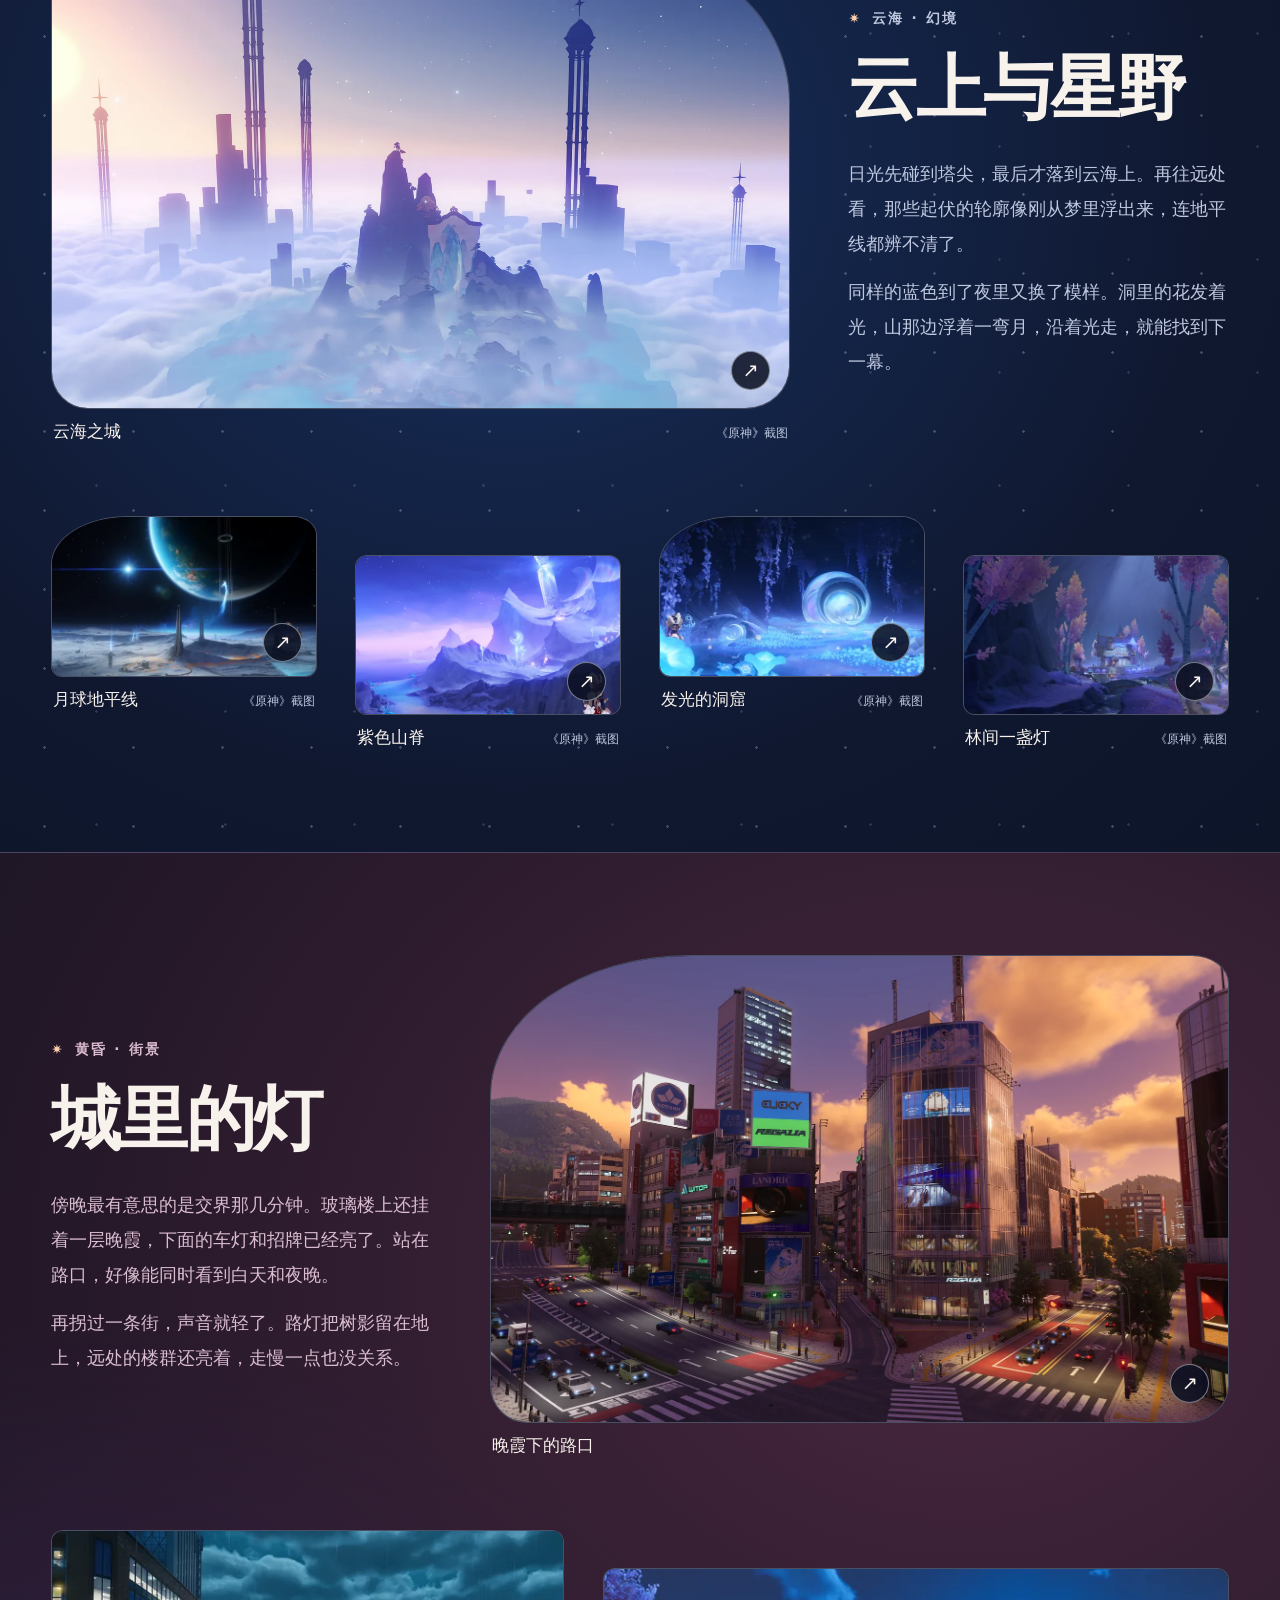
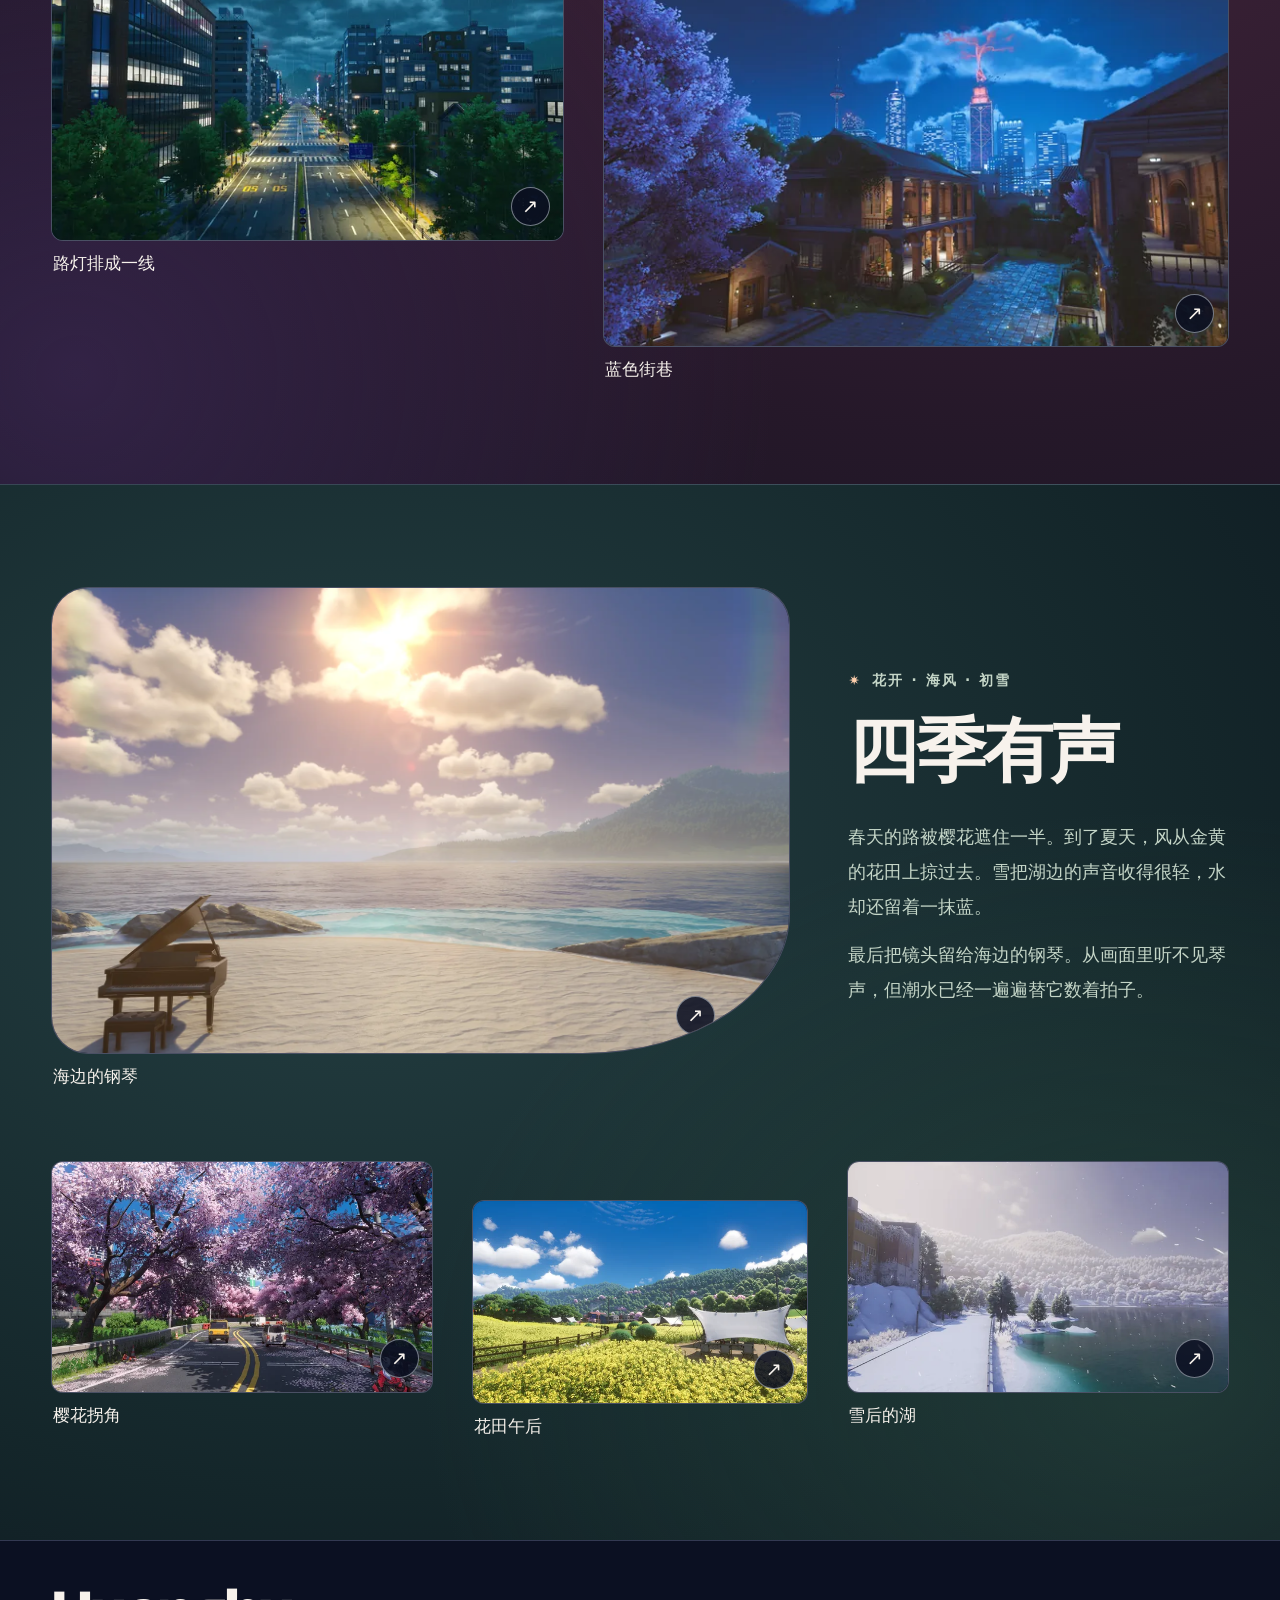
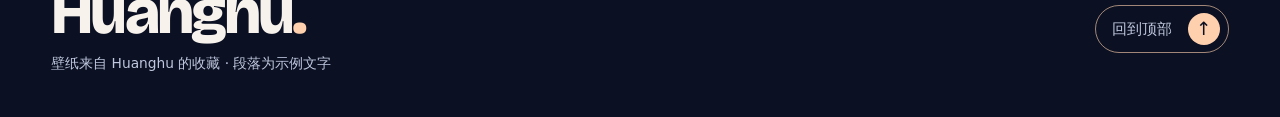
==== commit d2a6311a: "Add notebook and cabinet sections" ====
--- a/index.html
+++ b/index.html
@@ -18,9 +18,9 @@
           <span>huanghu<span class="accent">.</span></span>
         </a>
         <nav aria-label="主导航">
-          <a href="#sky">星野</a>
-          <a href="#city">城市</a>
-          <a href="#seasons">四季</a>
+          <a href="./" aria-current="page">放映室</a>
+          <a href="notes.html">随笔</a>
+          <a href="cabinet.html">收藏间</a>
         </nav>
       </div>
     </header>
--- a/style.css
+++ b/style.css
@@ -82,12 +82,22 @@
 
 .site-header nav {
   display: flex;
-  gap: clamp(.35rem, 3vw, 2.4rem);
+  gap: clamp(.18rem, 1.8vw, 1.45rem);
   color: var(--mist);
 }
 
-.site-header nav a { padding: .65rem .3rem; font-size: clamp(.78rem, 2.3vw, .95rem); }
+.site-header nav a {
+  padding: .58rem clamp(.6rem, 1.4vw, 1.3rem);
+  white-space: nowrap;
+  border-radius: 99rem;
+  font-size: clamp(.76rem, 2.3vw, .95rem);
+}
 .site-header nav a:hover { color: var(--peach); }
+.site-header nav a[aria-current="page"] {
+  color: var(--paper);
+  background: #a8bcff26;
+  box-shadow: inset 0 0 0 1px #d4dcff33;
+}
 
 .hero {
   position: relative;
@@ -188,6 +198,12 @@
   padding-block: clamp(3.75rem, 8vw, 8rem);
 }
 
+body:has(.hero) {
+  background:
+    radial-gradient(ellipse at 68% 19%, #272950 0%, transparent 30rem),
+    var(--ink);
+}
+
 h2 {
   font-size: clamp(2.55rem, 6.6vw, 6.85rem);
   letter-spacing: -.04em;
@@ -219,16 +235,25 @@
   border-top: 1px solid var(--line);
 }
 
-.sky { background: radial-gradient(ellipse at 40% 32%, #17305e 0%, #101830 65%, #0d1529 100%); }
+.sky {
+  background:
+    radial-gradient(circle, #d1ddff45 1px, transparent 1.5px) 0 0 / 89px 79px,
+    radial-gradient(circle, #c5d4ff2a 1px, transparent 1.5px) 32px 25px / 129px 113px,
+    radial-gradient(ellipse at 40% 32%, #17305e 0%, #101830 65%, #0d1529 100%);
+}
 
 .city {
   --mist: #dbbdd0;
-  background: radial-gradient(ellipse at 75% 35%, #3e233a 0%, #251829 66%, #171523 100%);
+  background:
+    radial-gradient(ellipse at 6% 91%, #3c2853b3, transparent 41%),
+    radial-gradient(ellipse at 75% 35%, #48273e 0%, #251829 66%, #171523 100%);
 }
 
 .seasons {
   --mist: #c5d6c8;
-  background: radial-gradient(ellipse at 28% 35%, #254043 0%, #14262a 66%, #0d171f 100%);
+  background:
+    radial-gradient(ellipse at 91% 85%, #31564978, transparent 45%),
+    radial-gradient(ellipse at 28% 35%, #254043 0%, #14262a 66%, #0d171f 100%);
 }
 
 .feature {
@@ -388,6 +413,10 @@
 }
 
 @media (max-width: 740px) {
+  .header-inner { gap: .35rem; }
+  .brand { gap: .4rem; }
+  .brand-mark { width: 1.8rem; height: 1.8rem; }
+  .site-header nav a { padding-inline: .42rem; }
   .hero { min-height: min(45rem, calc(100svh - 4.4rem)); }
   .hero-inner { padding-top: 13rem; padding-bottom: 2.65rem; }
   .hero-image { object-position: 42% 48%; }
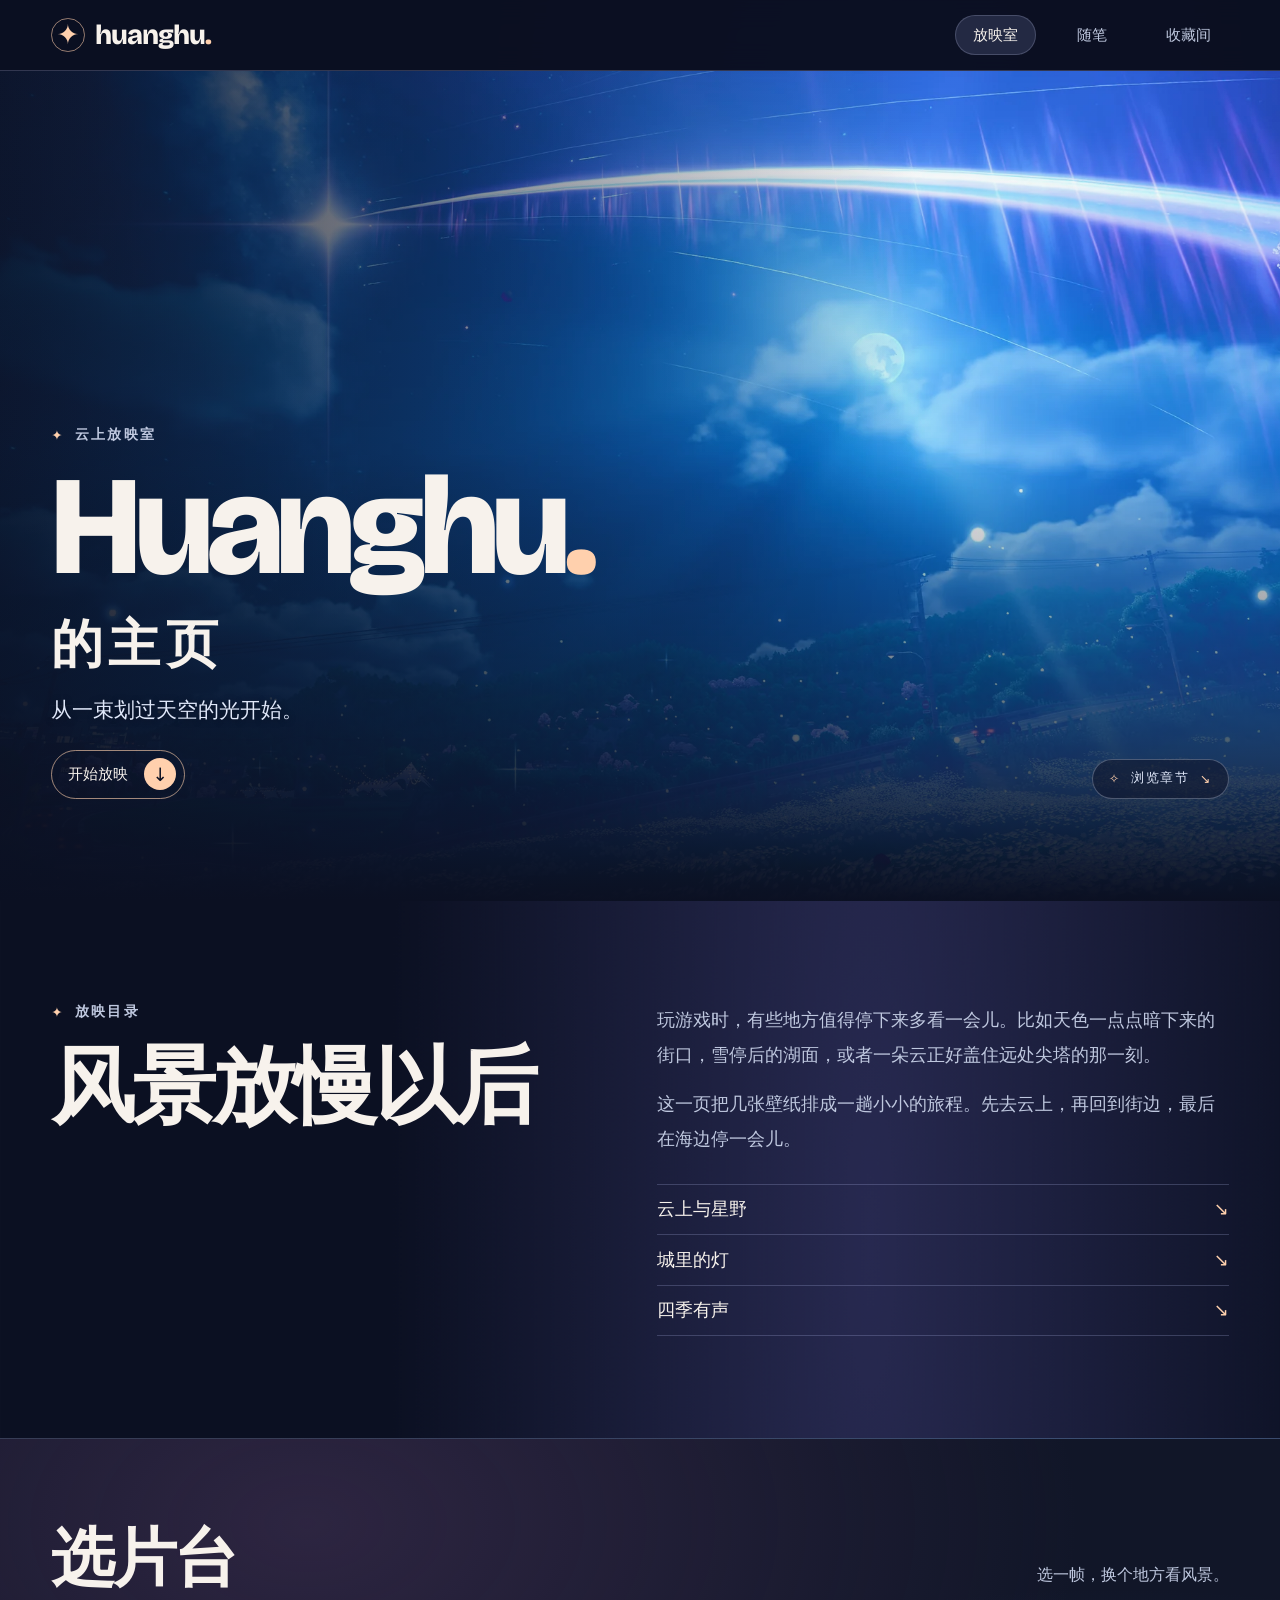
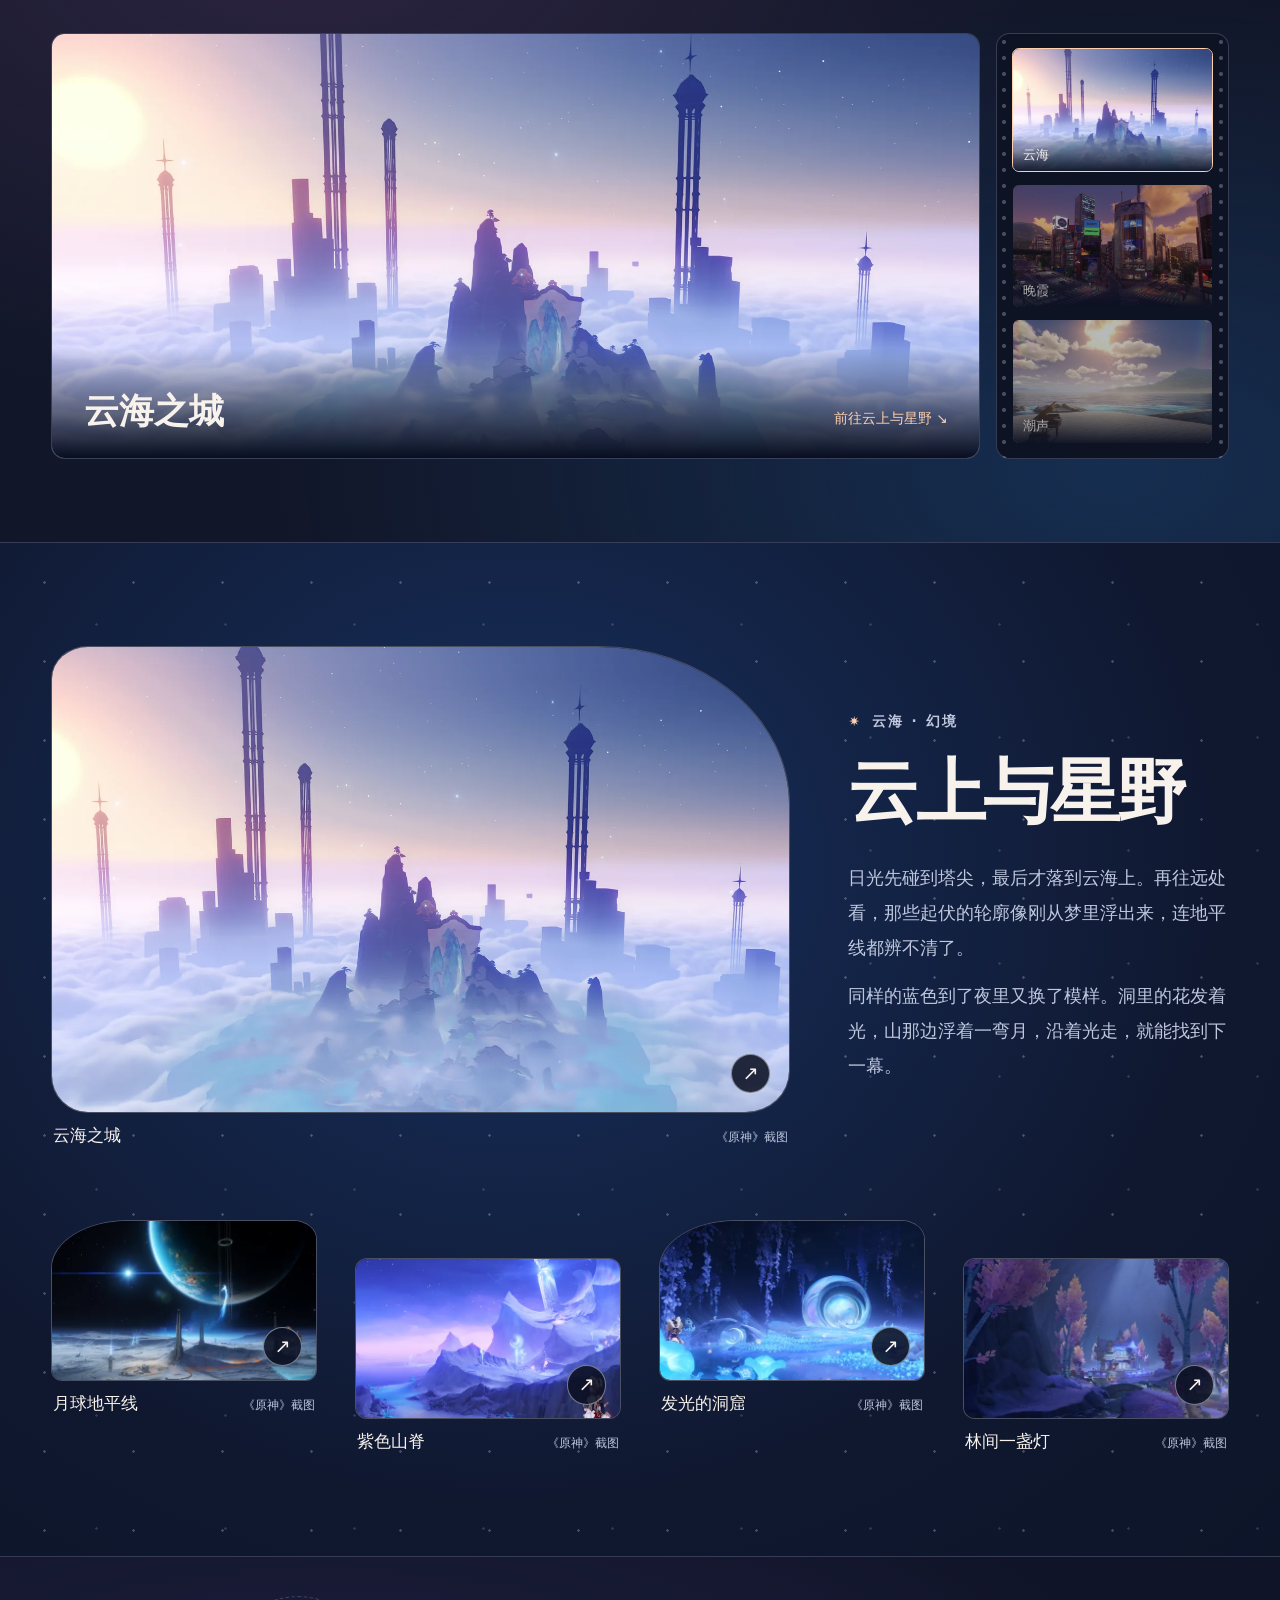
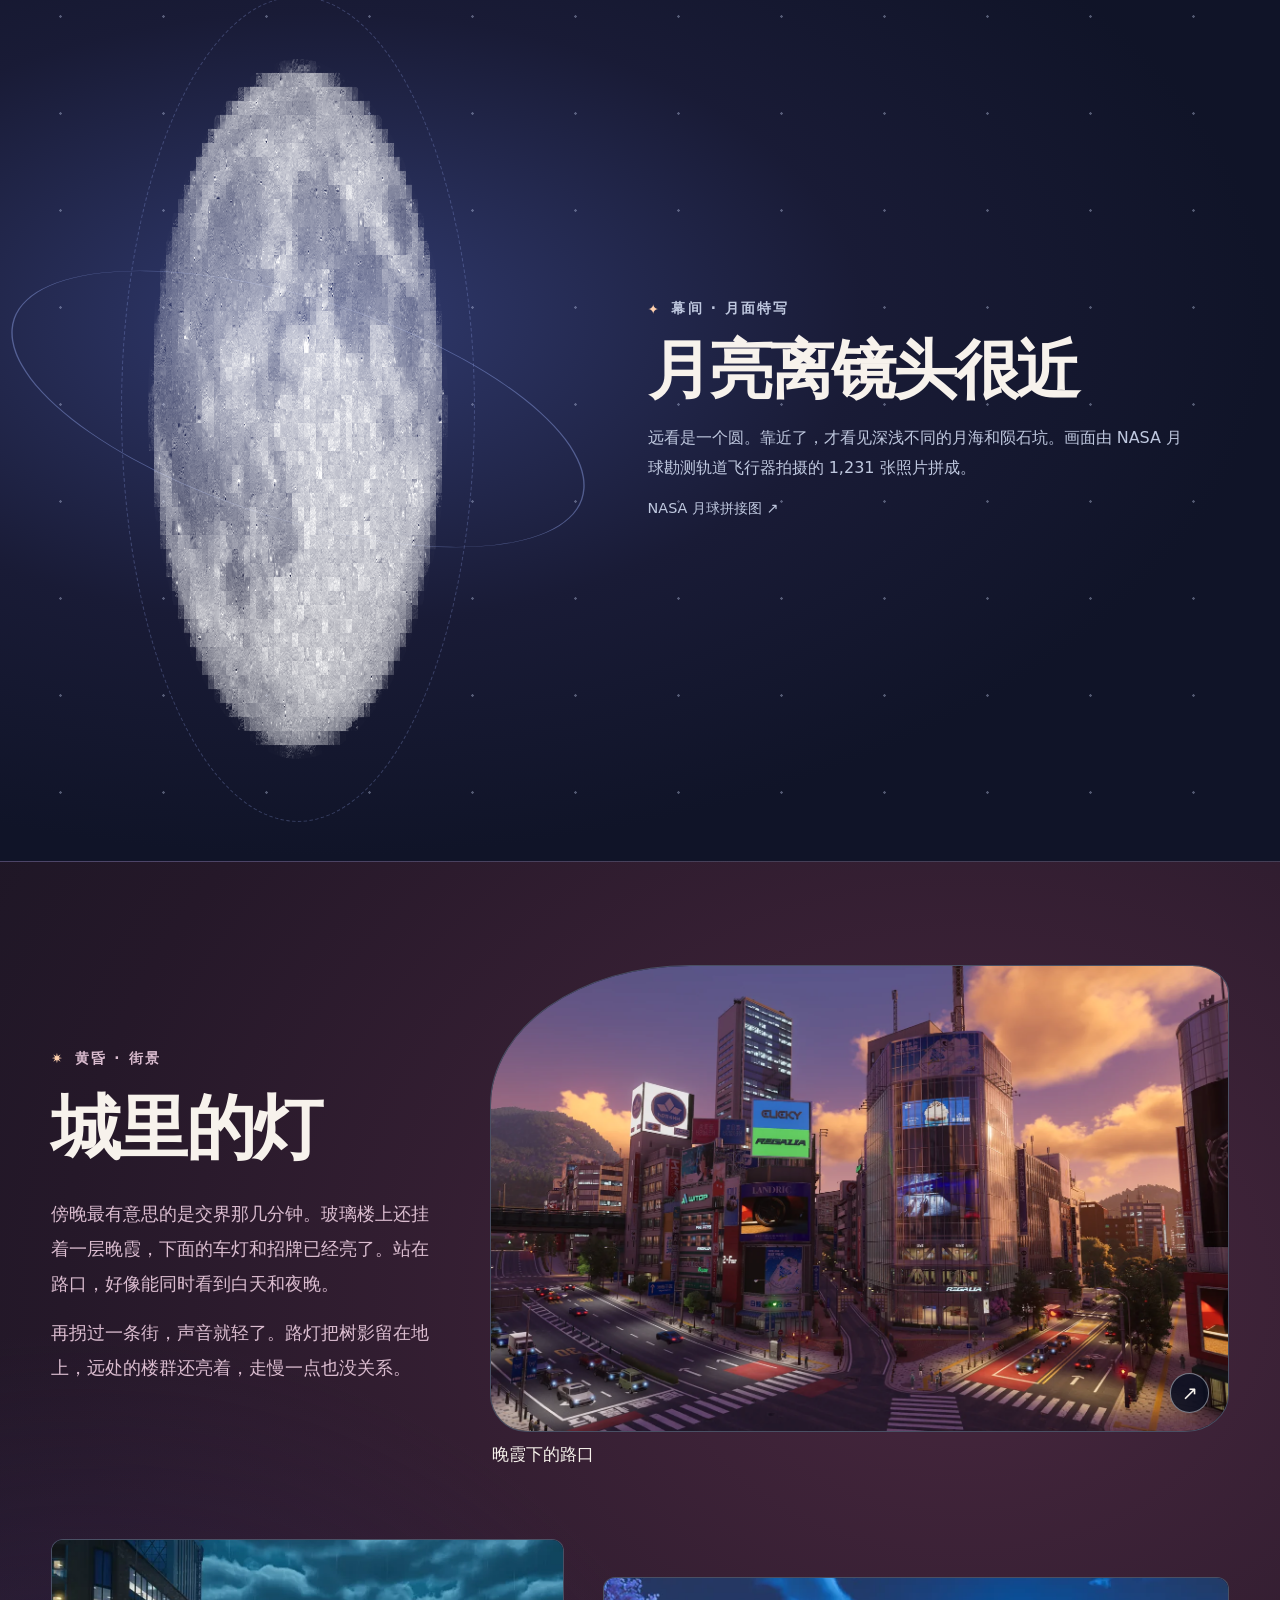
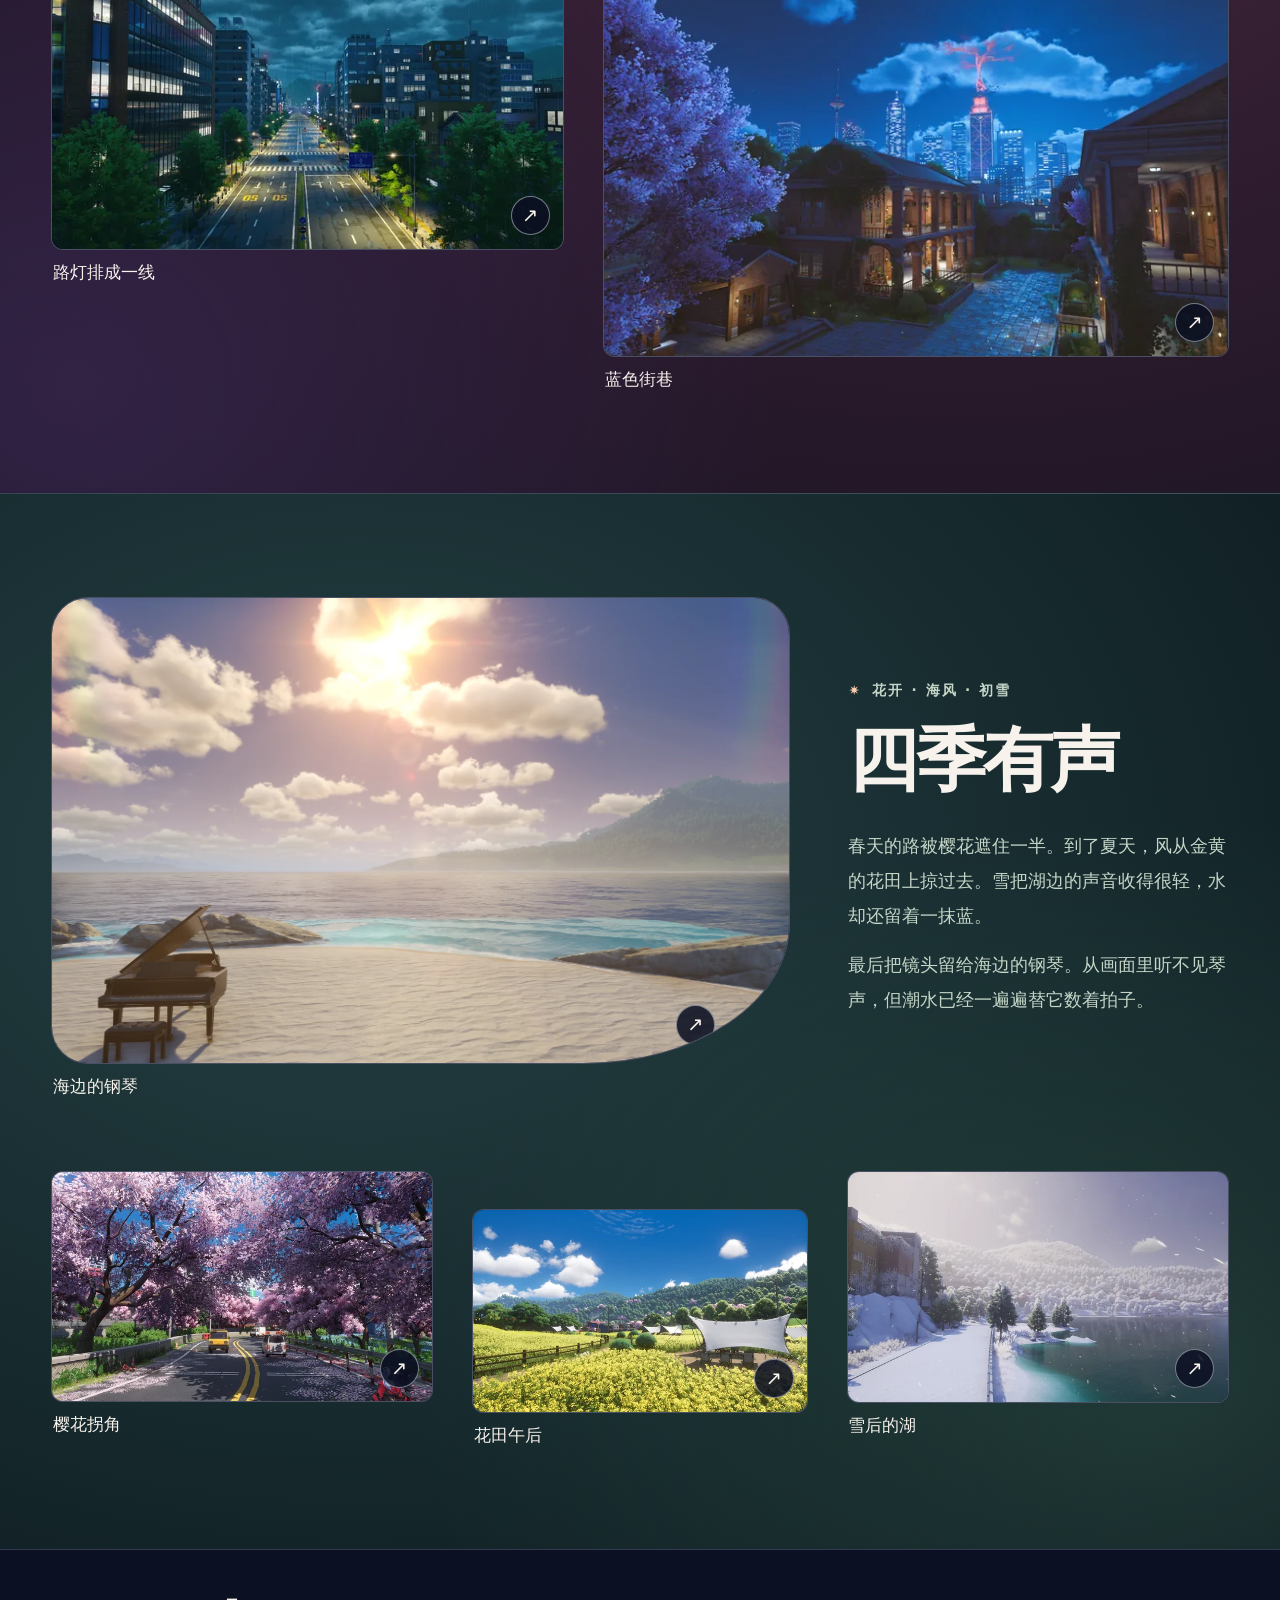
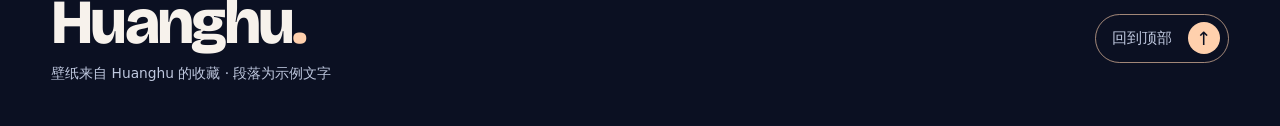
==== commit 74b2f22e: "Enrich screening room, notebook and cabinet" ====
--- a/index.html
+++ b/index.html
@@ -7,6 +7,7 @@
     <meta name="description" content="Huanghu 的主页。翻看云海、城市夜色与四季风景。">
     <title>Huanghu 的主页 · 云上放映室</title>
     <link rel="stylesheet" href="style.css">
+    <link rel="stylesheet" href="screening.css">
     <script src="gallery.js" defer></script>
   </head>
   <body id="top">
@@ -36,9 +37,9 @@
             <p class="eyebrow"><span aria-hidden="true">✦</span> 云上放映室</p>
             <h1 id="homepage-title" aria-label="Huanghu 的主页">Huanghu<span class="accent">.</span><small>的主页</small></h1>
             <p class="hero-note">从一束划过天空的光开始。</p>
-            <a class="pill" href="#scenes">开始放映 <span aria-hidden="true">↓</span></a>
-          </div>
-          <p class="hero-caption"><span aria-hidden="true">✧</span> 夜空的弧线</p>
+            <a class="pill" href="#projector">开始放映 <span aria-hidden="true">↓</span></a>
+          </div>
+          <a class="hero-caption" href="#scenes"><span aria-hidden="true">✧</span> 浏览章节 <span aria-hidden="true">↘</span></a>
         </div>
       </section>
 
@@ -58,6 +59,49 @@
         </div>
       </section>
 
+      <section class="projector" id="projector" aria-labelledby="projector-title">
+        <div class="shell">
+          <header class="projector-heading">
+            <h2 id="projector-title">选片台</h2>
+            <p>选一帧，换个地方看风景。</p>
+          </header>
+          <fieldset class="projector-controls">
+            <legend class="visually-hidden">选择放映画面</legend>
+            <div class="reel-options">
+              <label class="reel-option">
+                <input type="radio" name="screening" value="cloud" checked>
+                <img src="assets/wallpapers/cloud-city-small.webp" width="640" height="352" alt="" loading="lazy">
+                <span>云海</span>
+              </label>
+              <label class="reel-option">
+                <input type="radio" name="screening" value="street">
+                <img src="assets/wallpapers/city-sunset-small.webp" width="640" height="390" alt="" loading="lazy">
+                <span>晚霞</span>
+              </label>
+              <label class="reel-option">
+                <input type="radio" name="screening" value="shore">
+                <img src="assets/wallpapers/piano-shore-small.webp" width="640" height="390" alt="" loading="lazy">
+                <span>潮声</span>
+              </label>
+            </div>
+            <div class="reel-screen">
+              <figure class="reel-frame reel-cloud">
+                <img src="assets/wallpapers/cloud-city.webp" width="1600" height="880" alt="淡金色的太阳照着云海中露出的尖塔。" loading="lazy">
+                <figcaption><strong>云海之城</strong><a href="#sky">前往云上与星野 <span aria-hidden="true">↘</span></a></figcaption>
+              </figure>
+              <figure class="reel-frame reel-street">
+                <img src="assets/wallpapers/city-sunset.webp" width="1600" height="975" alt="城市十字路口上方，晚霞映着街边的玻璃楼。" loading="lazy">
+                <figcaption><strong>晚霞下的路口</strong><a href="#city">前往城里的灯 <span aria-hidden="true">↘</span></a></figcaption>
+              </figure>
+              <figure class="reel-frame reel-shore">
+                <img src="assets/wallpapers/piano-shore.webp" width="1600" height="975" alt="海滩上的三角钢琴面朝阳光照亮的海湾。" loading="lazy">
+                <figcaption><strong>海边的钢琴</strong><a href="#seasons">前往四季有声 <span aria-hidden="true">↘</span></a></figcaption>
+              </figure>
+            </div>
+          </fieldset>
+        </div>
+      </section>
+
       <section class="chapter sky" id="sky" aria-labelledby="sky-title">
         <div class="shell">
           <div class="feature">
@@ -110,6 +154,20 @@
           </div>
         </div>
       </section>
+
+      <aside class="moon-interval" aria-labelledby="moon-interval-title">
+        <div class="shell moon-inner">
+          <div class="moon-orbit">
+            <img src="assets/moon-mosaic.webp" width="700" height="700" alt="由月面照片拼合成的圆月，灰白色表面布满陨石坑。" loading="lazy">
+          </div>
+          <div class="moon-copy">
+            <p class="eyebrow"><span aria-hidden="true">✦</span> 幕间 · 月面特写</p>
+            <h2 id="moon-interval-title">月亮离镜头很近</h2>
+            <p>远看是一个圆。靠近了，才看见深浅不同的月海和陨石坑。画面由 NASA 月球勘测轨道飞行器拍摄的 1,231 张照片拼成。</p>
+            <a class="moon-source" href="https://science.nasa.gov/resource/moon-mosaic/">NASA 月球拼接图 <span aria-hidden="true">↗</span></a>
+          </div>
+        </div>
+      </aside>
 
       <section class="chapter city" id="city" aria-labelledby="city-title">
         <div class="shell">
--- a/screening.css
+++ b/screening.css
@@ -0,0 +1,213 @@
+.hero-caption {
+  display: inline-flex;
+  align-items: center;
+  gap: .65rem;
+  padding: .65rem 1rem;
+  border: 1px solid #dce7ff48;
+  border-radius: 99rem;
+  background: #10152c96;
+}
+
+.hero-caption:hover,
+.moon-source:hover { color: var(--peach); }
+
+.visually-hidden {
+  position: absolute;
+  width: 1px;
+  height: 1px;
+  padding: 0;
+  margin: -1px;
+  overflow: hidden;
+  clip-path: inset(50%);
+  white-space: nowrap;
+}
+
+.projector {
+  padding-block: clamp(3.25rem, 6.5vw, 7rem);
+  border-top: 1px solid var(--line);
+  background:
+    radial-gradient(ellipse at 24% 12%, #46325787, transparent 56%),
+    radial-gradient(ellipse at 87% 90%, #193f6d95, transparent 54%),
+    #111628;
+}
+
+.projector-heading {
+  display: flex;
+  flex-wrap: wrap;
+  align-items: baseline;
+  justify-content: space-between;
+  gap: .75rem 1.5rem;
+  margin-bottom: clamp(1.4rem, 3vw, 2.8rem);
+}
+
+.projector-heading h2,
+.moon-copy h2 { font-size: clamp(2.35rem, 5vw, 4.6rem); }
+.projector-heading p, .moon-copy p { color: var(--mist); }
+
+.projector-controls {
+  display: grid;
+  grid-template-columns: minmax(0, 4fr) minmax(0, 1fr);
+  gap: 1rem;
+  min-inline-size: 0;
+  padding: 0;
+  margin: 0;
+  border: 0;
+}
+
+.reel-options {
+  grid-column: 2;
+  grid-row: 1;
+  display: grid;
+  grid-template-rows: repeat(3, minmax(0, 1fr));
+  gap: .7rem;
+  padding: .9rem;
+  border: 1px solid #c2ceff38;
+  border-radius: .85rem;
+  background:
+    radial-gradient(circle at center, #c2ceff50 1.5px, transparent 2.5px) left top / 14px 16px repeat-y,
+    radial-gradient(circle at center, #c2ceff50 1.5px, transparent 2.5px) right top / 14px 16px repeat-y,
+    #0e1324;
+}
+
+.reel-option {
+  position: relative;
+  display: grid;
+  align-items: end;
+  isolation: isolate;
+  overflow: hidden;
+  min-height: 4.2rem;
+  border: 1px solid transparent;
+  border-radius: .45rem;
+  cursor: pointer;
+  opacity: .7;
+}
+
+.reel-option:hover,
+.reel-option:has(:checked) { opacity: 1; }
+.reel-option:has(:checked) { border-color: var(--peach); }
+.reel-option:has(:focus-visible) { outline: 2px solid var(--paper); outline-offset: 2px; }
+
+.reel-option input {
+  position: absolute;
+  inset: 0;
+  width: 100%;
+  height: 100%;
+  margin: 0;
+  opacity: 0;
+  cursor: pointer;
+}
+
+.reel-option img {
+  position: absolute;
+  z-index: -2;
+  width: 100%;
+  height: 100%;
+  object-fit: cover;
+}
+
+.reel-option span {
+  background: linear-gradient(transparent, #0b1022f0);
+  padding: .8rem .65rem .45rem;
+  font-size: .79rem;
+}
+
+.reel-screen {
+  grid-column: 1;
+  grid-row: 1;
+  min-width: 0;
+}
+
+.reel-frame {
+  position: relative;
+  display: none;
+  align-content: end;
+  aspect-ratio: 2.18;
+  overflow: hidden;
+  isolation: isolate;
+  border: 1px solid #c2ceff38;
+  border-radius: .85rem;
+  background: #10182d;
+}
+
+.reel-cloud { display: grid; }
+.projector-controls:has([value="street"]:checked) .reel-cloud,
+.projector-controls:has([value="shore"]:checked) .reel-cloud { display: none; }
+.projector-controls:has([value="street"]:checked) .reel-street,
+.projector-controls:has([value="shore"]:checked) .reel-shore { display: grid; }
+
+.reel-frame img {
+  position: absolute;
+  z-index: -1;
+  inset: 0;
+  width: 100%;
+  height: 100%;
+  object-fit: cover;
+}
+.reel-street img { object-position: center 68%; }
+.reel-shore img { object-position: center 74%; }
+
+.reel-frame figcaption {
+  display: flex;
+  flex-wrap: wrap;
+  justify-content: space-between;
+  align-items: baseline;
+  gap: .45rem 1.5rem;
+  padding: 2.55rem clamp(.8rem, 3vw, 2rem) clamp(.75rem, 2vw, 1.45rem);
+  background: linear-gradient(transparent, #080e20);
+}
+
+.reel-frame strong { font-size: clamp(1.2rem, 2.7vw, 2.7rem); }
+.reel-frame a { color: var(--peach); font-size: .86rem; }
+.reel-frame a:hover, .moon-source:hover { text-decoration: underline; text-underline-offset: .25em; }
+
+.moon-interval {
+  overflow: clip;
+  border-top: 1px solid var(--line);
+  background:
+    radial-gradient(circle, #d5e0ff55 1px, transparent 1.5px) 9px 11px / 103px 97px,
+    radial-gradient(ellipse at 25% 40%, #313b70 0%, #191b36 40%, #101428 70%);
+}
+
+.moon-inner {
+  display: grid;
+  grid-template-columns: minmax(0, .85fr) minmax(0, 1fr);
+  align-items: center;
+  gap: clamp(2.2rem, 8vw, 9rem);
+  padding-block: clamp(3.5rem, 8vw, 7.75rem);
+}
+
+.moon-orbit {
+  position: relative;
+  width: min(70%, 18.75rem);
+  justify-self: center;
+}
+
+.moon-orbit::before,
+.moon-orbit::after {
+  position: absolute;
+  inset: 0;
+  border: 1px solid #a2b4ff64;
+  border-radius: 50%;
+  transform: scale(1.5, .42) rotate(-22deg);
+  content: "";
+}
+
+.moon-orbit::after {
+  transform: scale(1.18);
+  border-style: dashed;
+  opacity: .62;
+}
+
+.moon-orbit img { border-radius: 50%; mix-blend-mode: screen; }
+.moon-copy p:not(.eyebrow) { max-width: 34rem; margin-block: 1rem; line-height: 1.85; }
+.moon-source { display: inline-block; color: var(--mist); font-size: .9rem; }
+
+@media (max-width: 740px) {
+  .hero-caption { display: none; }
+  .projector-controls { grid-template-columns: minmax(0, 1fr); gap: .65rem; }
+  .reel-options { grid-column: 1; grid-row: 2; grid-template: none / repeat(3, minmax(0, 1fr)); gap: .45rem; padding: .65rem .8rem; }
+  .reel-frame { aspect-ratio: 1.5; }
+  .reel-frame a { font-size: .76rem; }
+  .moon-inner { grid-template-columns: minmax(0, 1fr); }
+  .moon-orbit { width: min(52%, 14rem); }
+}
